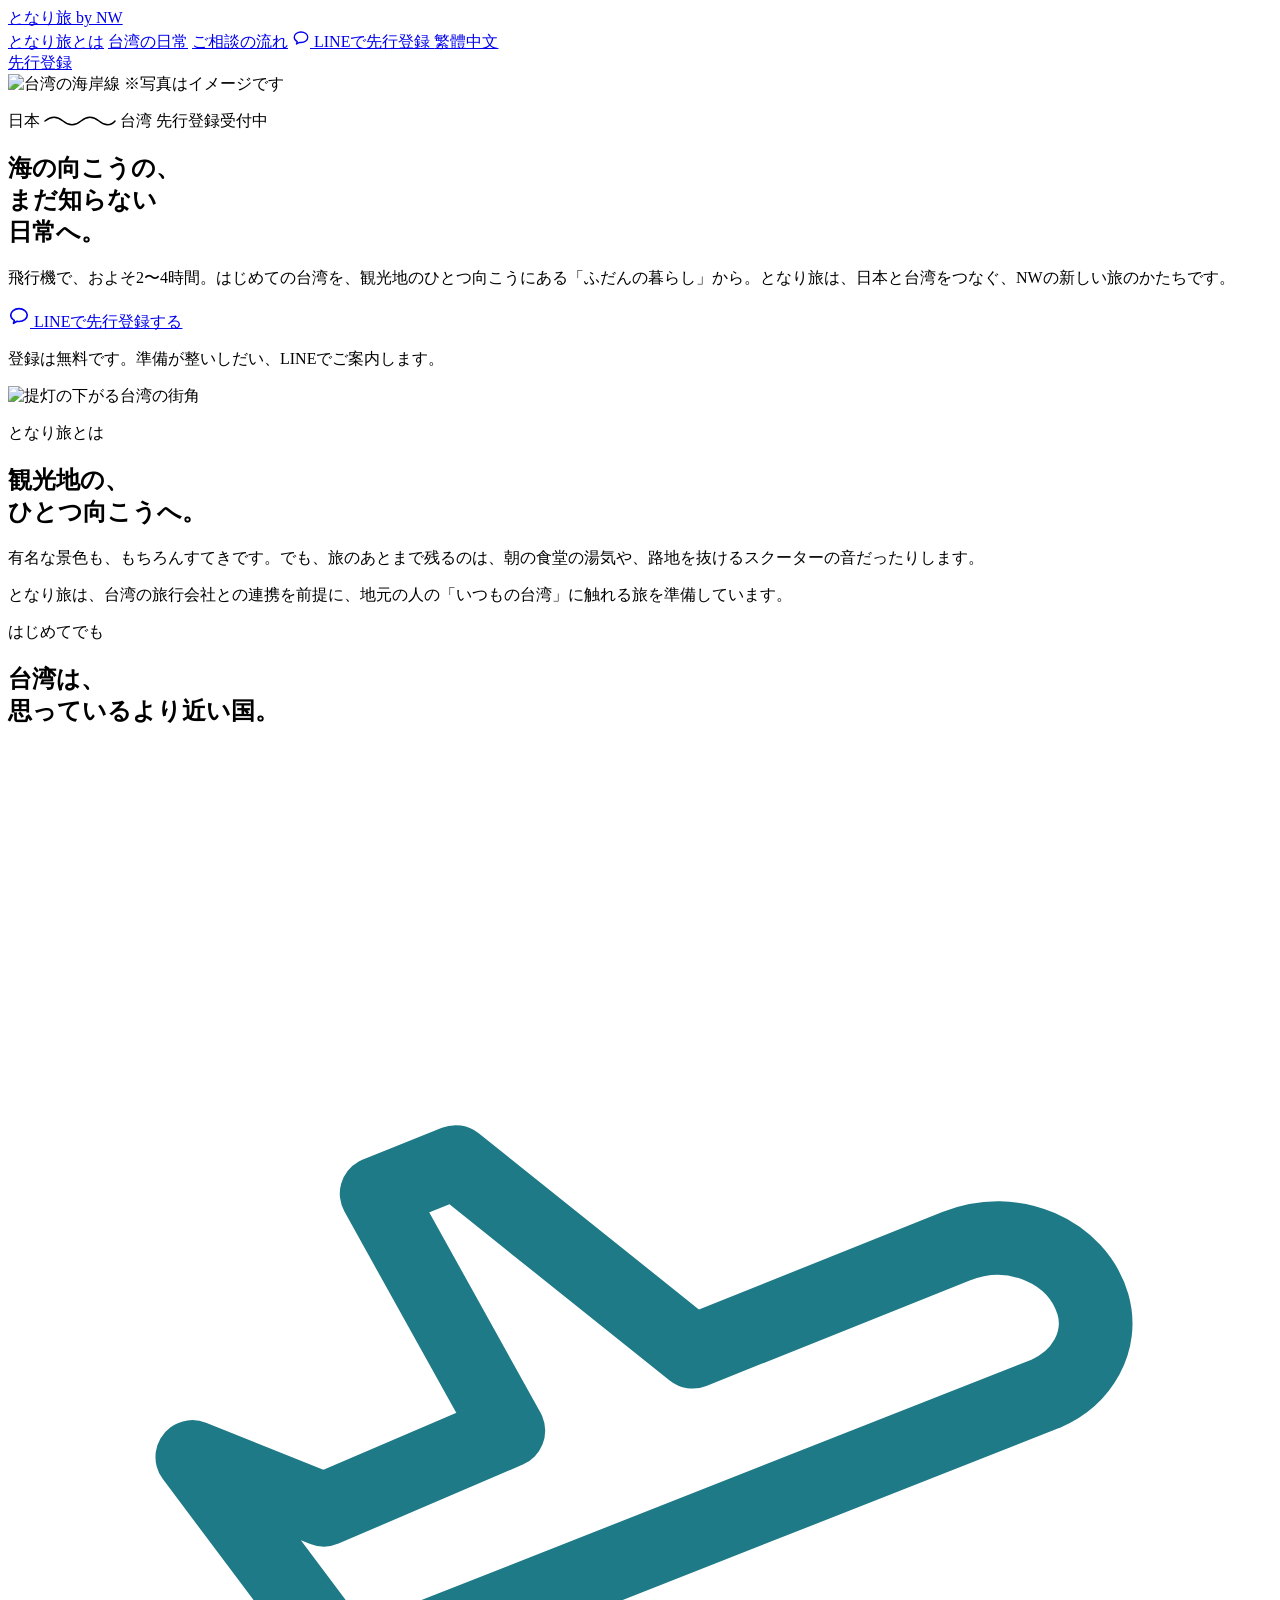
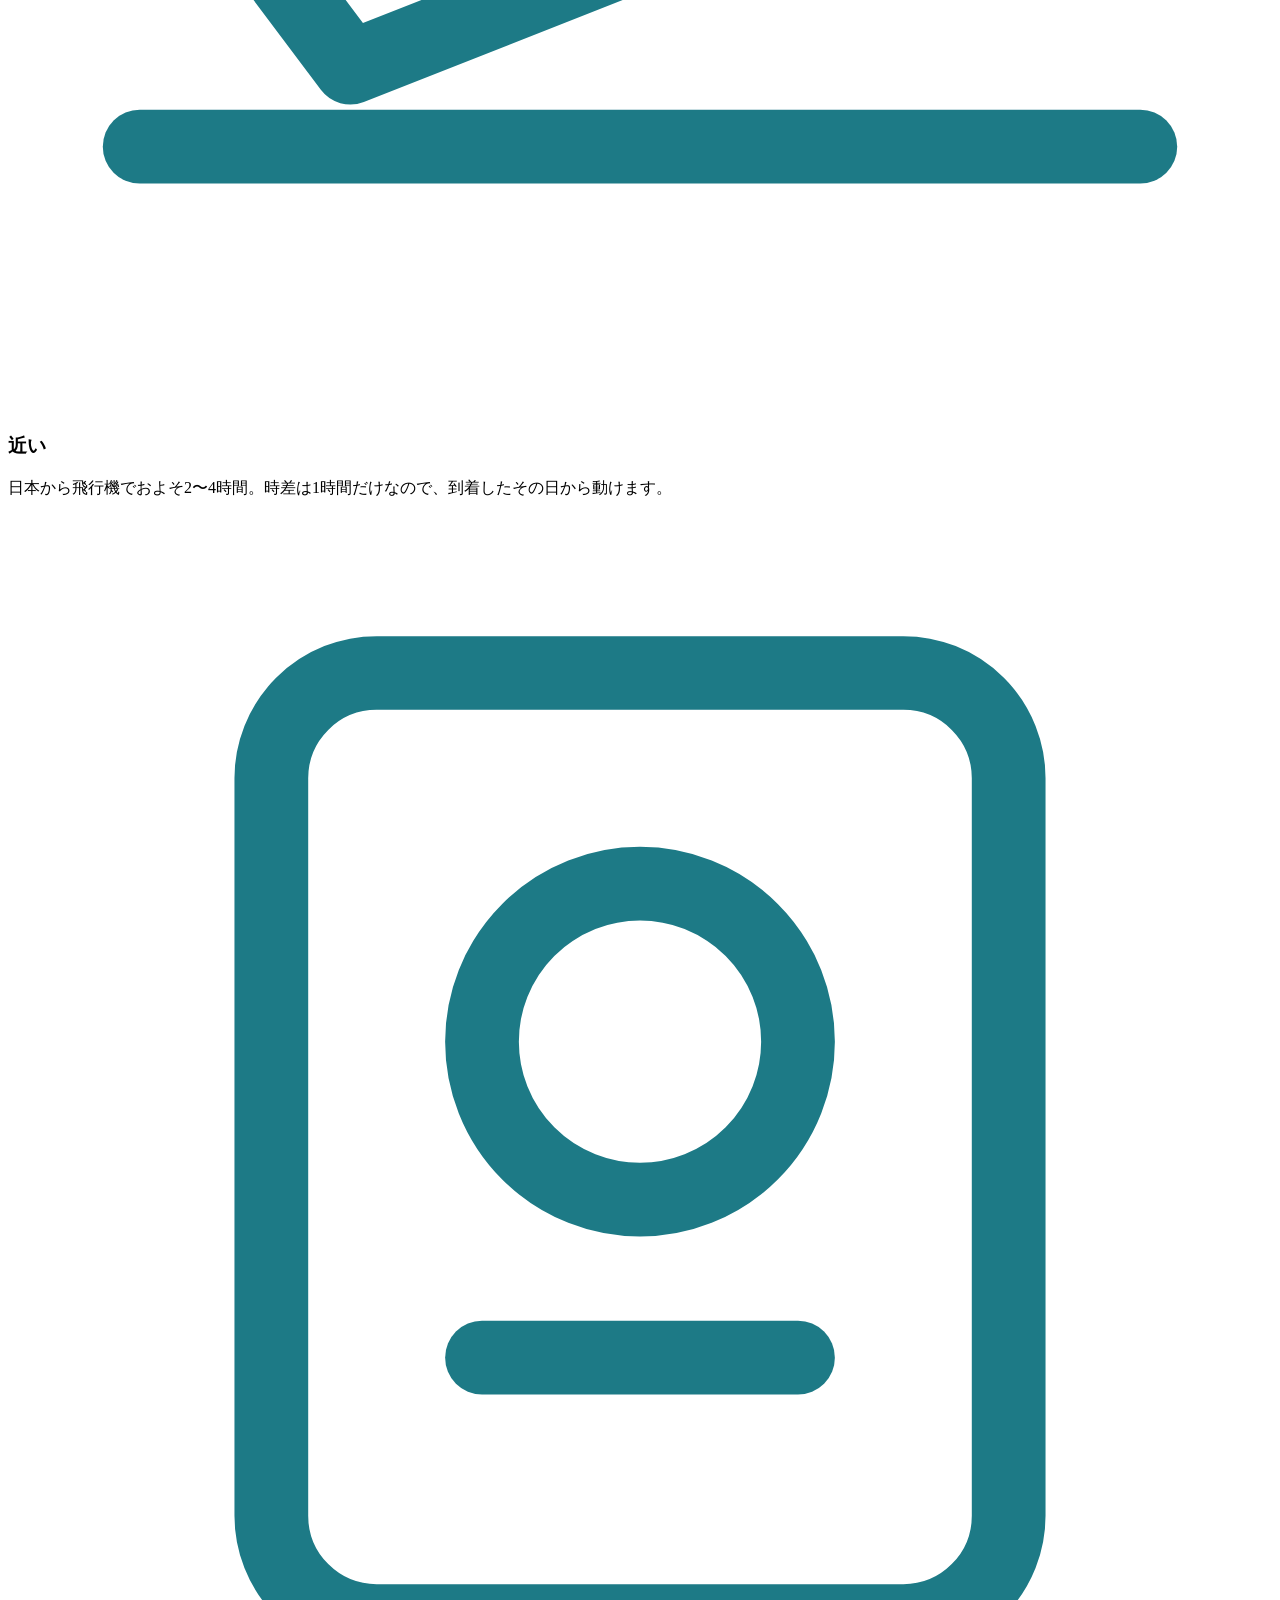
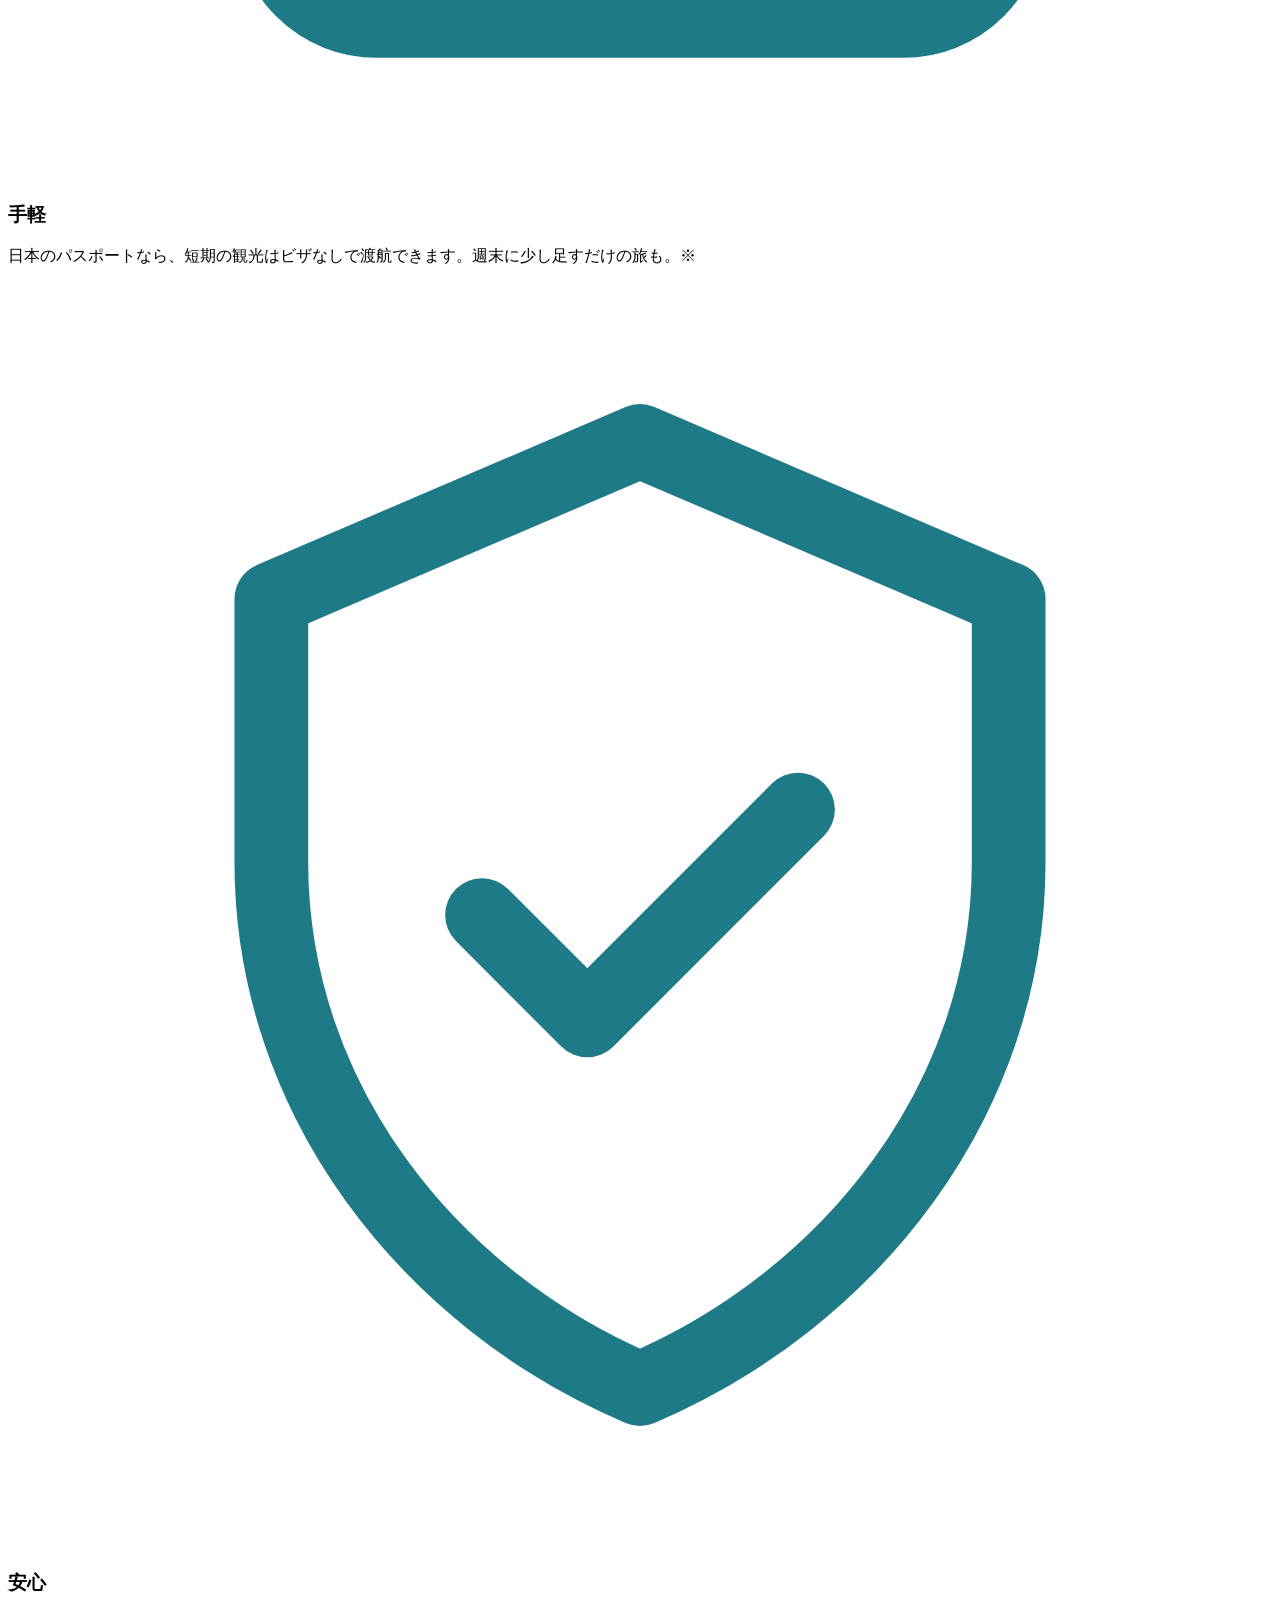
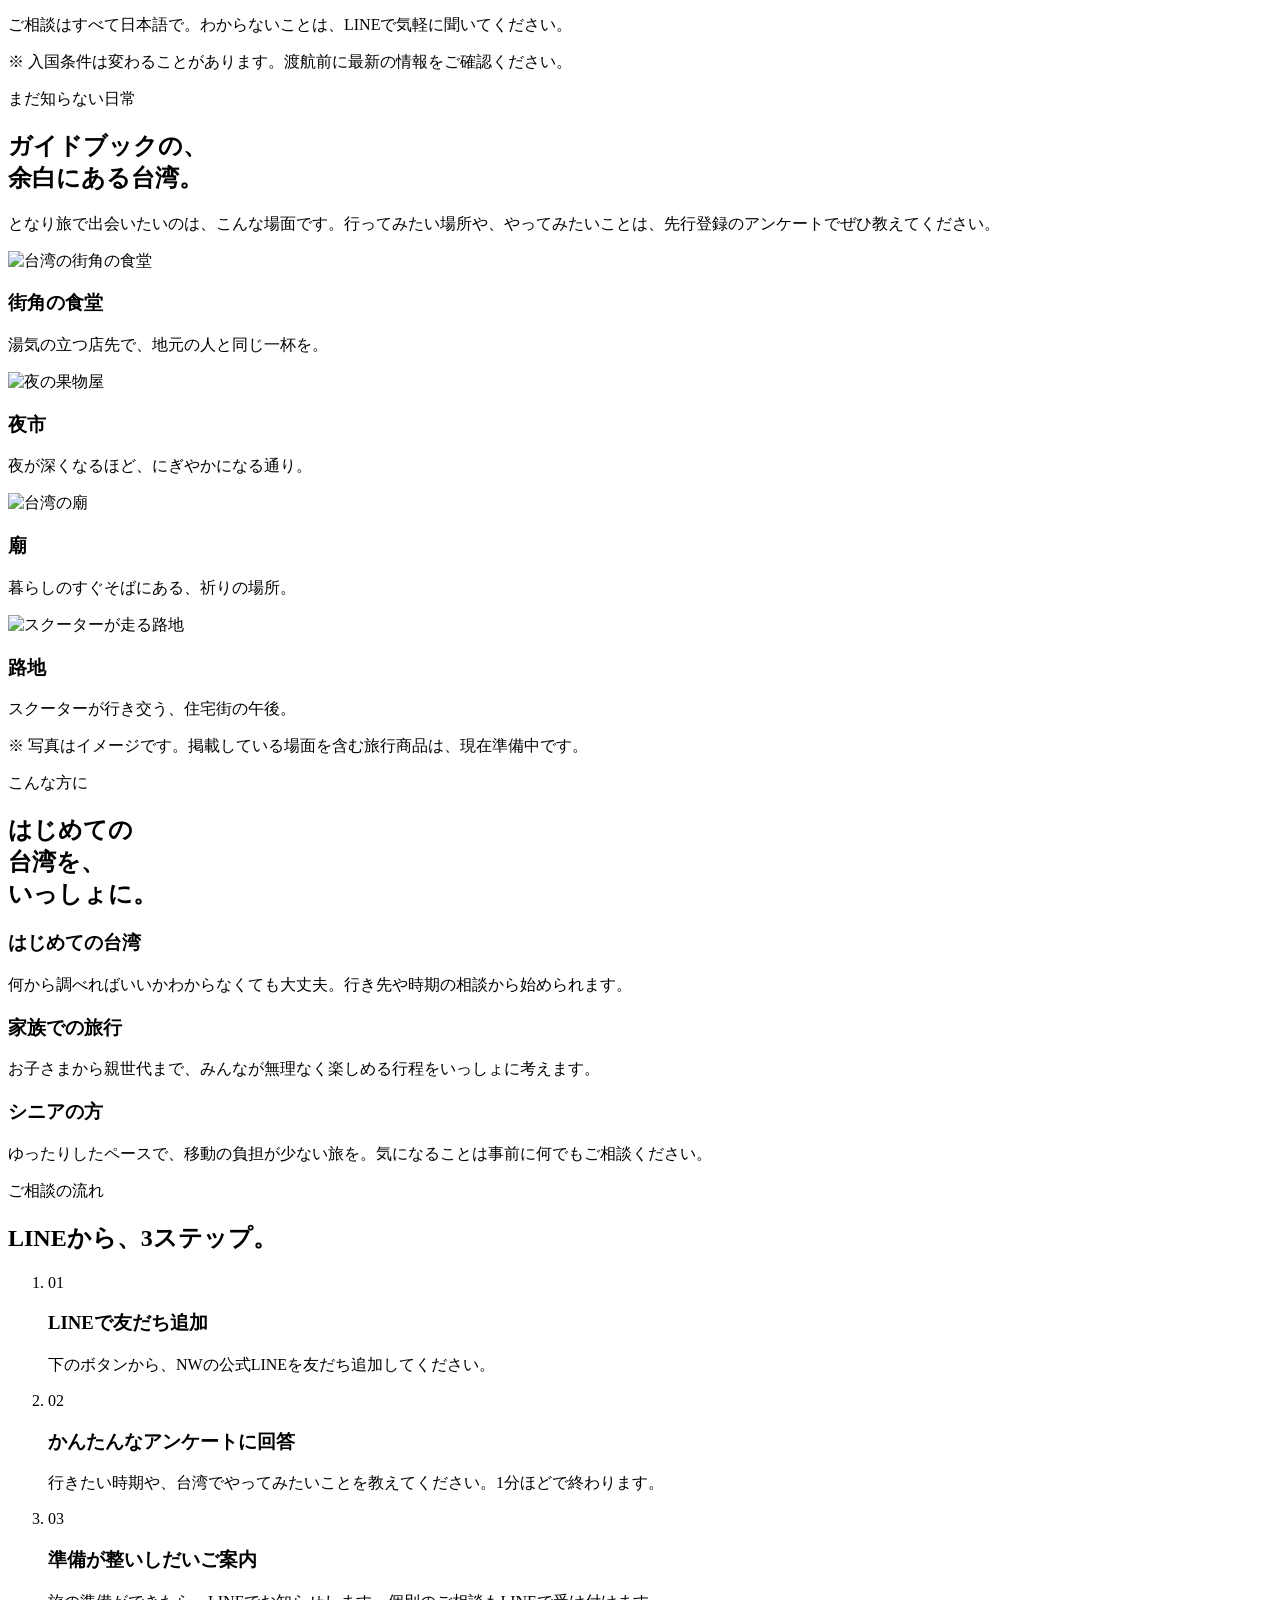
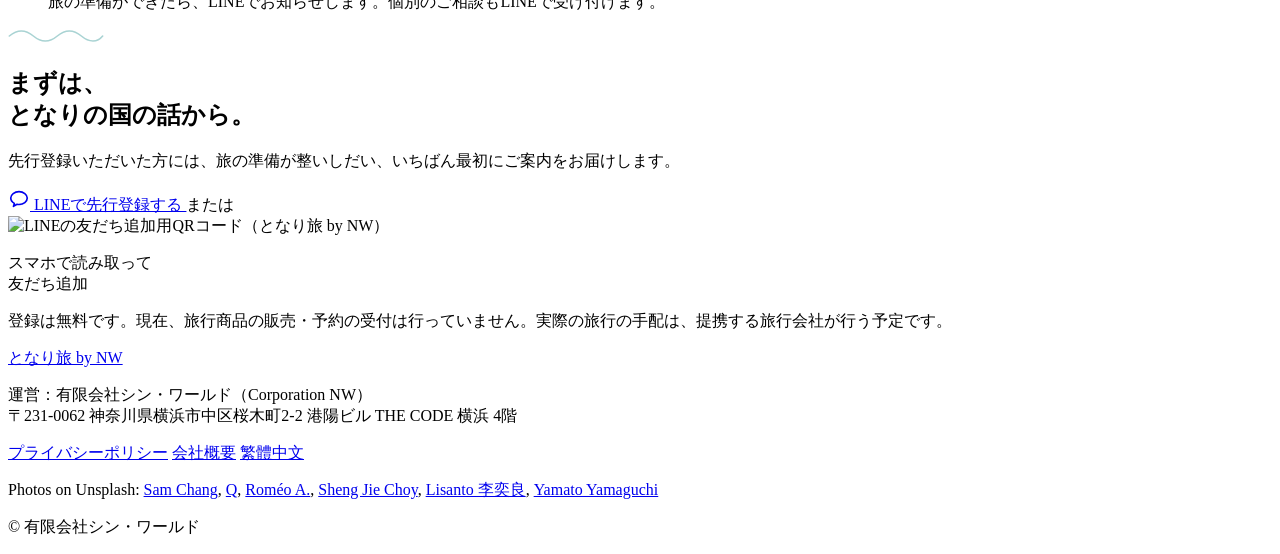
==== index.html @ 45edd1dd "となり旅を正式公開する（検索よけを解除） 写真は当面イメージ（Unsplash）のまま公開する方針。  Co-Authored-By: Claude Opus 5 <noreply@anthropic" ====
<!doctype html>
<html lang="ja">
<head>
<meta charset="utf-8">
<meta name="viewport" content="width=device-width, initial-scale=1">
<title>となり旅 by NW ｜ 海の向こうの、まだ知らない日常へ。</title>
<meta name="description" content="はじめての台湾を、観光地のひとつ向こうにある「ふだんの暮らし」から。日本と台湾をつなぐ、NWの新しい旅「となり旅」の先行登録を受け付けています。">
<meta name="theme-color" content="#f8f5ef">
<link rel="preconnect" href="https://fonts.googleapis.com">
<link rel="preconnect" href="https://fonts.gstatic.com" crossorigin>
<link rel="stylesheet" href="https://fonts.googleapis.com/css2?family=Shippori+Mincho+B1:wght@500;700&family=Zen+Kaku+Gothic+New:wght@400;500;700&display=swap">
<link rel="stylesheet" href="css/style.css">
</head>
<body>

<header class="site-header">
  <a class="brand" href="./">
    <span class="brand__name">となり旅</span>
    <span class="brand__by">by NW</span>
  </a>
  <nav class="site-nav" aria-label="ページ内">
    <a href="#about">となり旅とは</a>
    <a href="#scenes">台湾の日常</a>
    <a href="#flow">ご相談の流れ</a>
    <a class="btn" href="#entry">
      <svg width="18" height="18" viewBox="0 0 24 24" fill="none" stroke="currentColor" stroke-width="1.8" stroke-linecap="round" stroke-linejoin="round" aria-hidden="true"><path d="M12 4c-4.97 0-9 3.13-9 7 0 2.4 1.55 4.52 3.93 5.78L6 20l3.9-2.2c.68.13 1.38.2 2.1.2 4.97 0 9-3.13 9-7s-4.03-7-9-7z"/></svg>
      LINEで先行登録
    </a>
    <a href="zh-tw/" lang="zh-Hant-TW">繁體中文</a>
  </nav>
  <a class="btn site-header__cta" href="#entry">先行登録</a>
</header>

<main>
  <section class="hero">
    <div class="hero__media">
      <img src="images/sea.jpg" alt="台湾の海岸線" width="1600" height="1067" fetchpriority="high">
      <span class="hero__caption">※写真はイメージです</span>
    </div>
    <div class="hero__text">
      <p class="route">
        <span>日本</span>
        <svg height="10" viewBox="0 0 72 10" fill="none" aria-hidden="true"><path d="M1 5c6-5 12-5 18 0s12 5 18 0 12-5 18 0 12 5 16 0" stroke="currentColor" stroke-width="1.5" stroke-linecap="round"/></svg>
        <span>台湾</span>
        <span class="badge">先行登録受付中</span>
      </p>
      <h1>海の向こうの、<br>まだ知らない<br>日常へ。</h1>
      <p class="body">飛行機で、およそ2〜4時間。はじめての台湾を、観光地のひとつ向こうにある「ふだんの暮らし」から。となり旅は、日本と台湾をつなぐ、NWの新しい旅のかたちです。</p>
      <div class="hero__cta">
        <a class="btn btn--lg" href="#entry">
          <svg width="22" height="22" viewBox="0 0 24 24" fill="none" stroke="currentColor" stroke-width="1.8" stroke-linecap="round" stroke-linejoin="round" aria-hidden="true"><path d="M12 4c-4.97 0-9 3.13-9 7 0 2.4 1.55 4.52 3.93 5.78L6 20l3.9-2.2c.68.13 1.38.2 2.1.2 4.97 0 9-3.13 9-7s-4.03-7-9-7z"/></svg>
          LINEで先行登録する
        </a>
        <p class="note">登録は無料です。準備が整いしだい、LINEでご案内します。</p>
      </div>
    </div>
  </section>

  <section class="about" id="about">
    <div class="wrap about__grid">
      <img class="about__media" src="images/lanterns.jpg" alt="提灯の下がる台湾の街角" width="800" height="1200" loading="lazy">
      <div class="about__head stack">
        <p class="eyebrow">となり旅とは</p>
        <h2 class="h2">観光地の、<br>ひとつ向こうへ。</h2>
      </div>
      <div class="about__text">
        <p class="body">有名な景色も、もちろんすてきです。でも、旅のあとまで残るのは、朝の食堂の湯気や、路地を抜けるスクーターの音だったりします。</p>
        <p class="body">となり旅は、台湾の旅行会社との連携を前提に、地元の人の「いつもの台湾」に触れる旅を準備しています。</p>
      </div>
    </div>
  </section>

  <section class="section">
    <div class="wrap">
      <div class="section__head section__head--center">
        <p class="eyebrow">はじめてでも</p>
        <h2 class="h2">台湾は、<br class="br-m">思っているより近い国。</h2>
      </div>
      <div class="points">
        <div class="point">
          <svg viewBox="0 0 24 24" fill="none" stroke="#1d7a86" stroke-width="1.4" stroke-linecap="round" stroke-linejoin="round" aria-hidden="true"><path d="M2.5 19h19"/><path d="M3.5 13.5l2.5 1 3.5-1.5L7 8.5l1.5-.6 4.5 3.6 5-2c1.1-.44 2.3.1 2.6 1.1.2.7-.2 1.4-.9 1.7L6.5 17.5l-3-4z"/></svg>
          <div>
            <h3>近い</h3>
            <p>日本から飛行機でおよそ2〜4時間。時差は1時間だけなので、到着したその日から動けます。</p>
          </div>
        </div>
        <div class="point">
          <svg viewBox="0 0 24 24" fill="none" stroke="#1d7a86" stroke-width="1.4" stroke-linecap="round" stroke-linejoin="round" aria-hidden="true"><rect x="5" y="3" width="14" height="18" rx="2"/><circle cx="12" cy="10" r="3"/><path d="M9 16h6"/></svg>
          <div>
            <h3>手軽</h3>
            <p>日本のパスポートなら、短期の観光はビザなしで渡航できます。週末に少し足すだけの旅も。※</p>
          </div>
        </div>
        <div class="point">
          <svg viewBox="0 0 24 24" fill="none" stroke="#1d7a86" stroke-width="1.4" stroke-linecap="round" stroke-linejoin="round" aria-hidden="true"><path d="M12 3l7 3v5c0 4.5-3 8.3-7 10-4-1.7-7-5.5-7-10V6l7-3z"/><path d="M9 12l2 2 4-4"/></svg>
          <div>
            <h3>安心</h3>
            <p>ご相談はすべて日本語で。わからないことは、LINEで気軽に聞いてください。</p>
          </div>
        </div>
      </div>
      <p class="note">※ 入国条件は変わることがあります。渡航前に最新の情報をご確認ください。</p>
    </div>
  </section>

  <section class="section section--tint" id="scenes">
    <div class="wrap">
      <div class="section__head section__head--split">
        <div class="stack">
          <p class="eyebrow">まだ知らない日常</p>
          <h2 class="h2">ガイドブックの、<br>余白にある台湾。</h2>
        </div>
        <p class="body">となり旅で出会いたいのは、こんな場面です。行ってみたい場所や、やってみたいことは、先行登録のアンケートでぜひ教えてください。</p>
      </div>
      <div class="scenes">
        <div class="scene">
          <img src="images/breakfast.jpg" alt="台湾の街角の食堂" width="800" height="1200" loading="lazy">
          <h3>街角の食堂</h3>
          <p>湯気の立つ店先で、地元の人と同じ一杯を。</p>
        </div>
        <div class="scene">
          <img src="images/market.jpg" alt="夜の果物屋" width="960" height="1200" loading="lazy">
          <h3>夜市</h3>
          <p>夜が深くなるほど、にぎやかになる通り。</p>
        </div>
        <div class="scene">
          <img src="images/temple.jpg" alt="台湾の廟" width="800" height="1200" loading="lazy">
          <h3>廟</h3>
          <p>暮らしのすぐそばにある、祈りの場所。</p>
        </div>
        <div class="scene">
          <img src="images/alley.jpg" alt="スクーターが走る路地" width="1200" height="800" loading="lazy">
          <h3>路地</h3>
          <p>スクーターが行き交う、住宅街の午後。</p>
        </div>
      </div>
      <p class="note">※ 写真はイメージです。掲載している場面を含む旅行商品は、現在準備中です。</p>
    </div>
  </section>

  <section class="section">
    <div class="wrap whom-grid">
      <div class="section__head">
        <p class="eyebrow">こんな方に</p>
        <h2 class="h2">はじめての<br class="br-d">台湾を、<br>いっしょに。</h2>
      </div>
      <div class="whom">
        <div class="whom__item">
          <h3>はじめての台湾</h3>
          <p>何から調べればいいかわからなくても大丈夫。行き先や時期の相談から始められます。</p>
        </div>
        <div class="whom__item">
          <h3>家族での旅行</h3>
          <p>お子さまから親世代まで、みんなが無理なく楽しめる行程をいっしょに考えます。</p>
        </div>
        <div class="whom__item">
          <h3>シニアの方</h3>
          <p>ゆったりしたペースで、移動の負担が少ない旅を。気になることは事前に何でもご相談ください。</p>
        </div>
      </div>
    </div>
  </section>

  <section class="section section--paper" id="flow">
    <div class="wrap">
      <div class="section__head section__head--center">
        <p class="eyebrow">ご相談の流れ</p>
        <h2 class="h2">LINEから、3ステップ。</h2>
      </div>
      <ol class="steps">
        <li class="step">
          <span class="step__num">01</span>
          <div>
            <h3>LINEで友だち追加</h3>
            <p>下のボタンから、NWの公式LINEを友だち追加してください。</p>
          </div>
        </li>
        <li class="step">
          <span class="step__num">02</span>
          <div>
            <h3>かんたんなアンケートに回答</h3>
            <p>行きたい時期や、台湾でやってみたいことを教えてください。1分ほどで終わります。</p>
          </div>
        </li>
        <li class="step">
          <span class="step__num">03</span>
          <div>
            <h3>準備が整いしだいご案内</h3>
            <p>旅の準備ができたら、LINEでお知らせします。個別のご相談もLINEで受け付けます。</p>
          </div>
        </li>
      </ol>
    </div>
  </section>

  <section class="entry" id="entry">
    <div class="wrap entry__inner">
      <svg width="96" height="14" viewBox="0 0 72 10" fill="none" aria-hidden="true"><path d="M1 5c6-5 12-5 18 0s12 5 18 0 12-5 18 0 12 5 16 0" stroke="#a9d3d3" stroke-width="1.2" stroke-linecap="round"/></svg>
      <h2 class="h2">まずは、<br class="br-m">となりの国の話から。</h2>
      <p class="body">先行登録いただいた方には、旅の準備が整いしだい、いちばん最初にご案内をお届けします。</p>
      <div class="entry__actions">
        <a class="btn btn--lg btn--light" href="https://lin.ee/ViMEpgx">
          <svg width="22" height="22" viewBox="0 0 24 24" fill="none" stroke="currentColor" stroke-width="1.8" stroke-linecap="round" stroke-linejoin="round" aria-hidden="true"><path d="M12 4c-4.97 0-9 3.13-9 7 0 2.4 1.55 4.52 3.93 5.78L6 20l3.9-2.2c.68.13 1.38.2 2.1.2 4.97 0 9-3.13 9-7s-4.03-7-9-7z"/></svg>
          LINEで先行登録する
        </a>
        <span class="entry__or" aria-hidden="true">または</span>
        <div class="entry__qr">
          <img src="images/line-qr-ja.png" width="120" height="120" alt="LINEの友だち追加用QRコード（となり旅 by NW）">
          <p>スマホで読み取って<br>友だち追加</p>
        </div>
      </div>
      <p class="note">登録は無料です。現在、旅行商品の販売・予約の受付は行っていません。実際の旅行の手配は、提携する旅行会社が行う予定です。</p>
    </div>
  </section>
</main>

<footer class="site-footer">
  <div class="wrap">
    <div class="footer__top">
      <div>
        <a class="brand" href="./">
          <span class="brand__name">となり旅</span>
          <span class="brand__by">by NW</span>
        </a>
        <p class="footer__info">運営：有限会社シン・ワールド（Corporation NW）<br>〒231-0062 神奈川県横浜市中区桜木町2-2 港陽ビル THE CODE 横浜 4階</p>
      </div>
      <nav class="footer__links" aria-label="関連リンク">
        <a href="../privacy/">プライバシーポリシー</a>
        <a href="../">会社概要</a>
        <a href="zh-tw/" lang="zh-Hant-TW">繁體中文</a>
      </nav>
    </div>
    <div class="footer__bottom">
      <p>Photos on Unsplash:
        <a href="https://unsplash.com/photos/qeETHbnFP3k">Sam Chang</a>,
        <a href="https://unsplash.com/photos/-mjP7Icbweo">Q</a>,
        <a href="https://unsplash.com/photos/vVSfT3BGTpU">Roméo A.</a>,
        <a href="https://unsplash.com/photos/BJ_3fA90gYo">Sheng Jie Choy</a>,
        <a href="https://unsplash.com/photos/N9Bb1ED2jwI">Lisanto 李奕良</a>,
        <a href="https://unsplash.com/photos/0eChcvsKYlU">Yamato Yamaguchi</a>
      </p>
      <p>© 有限会社シン・ワールド</p>
    </div>
  </div>
</footer>

</body>
</html>
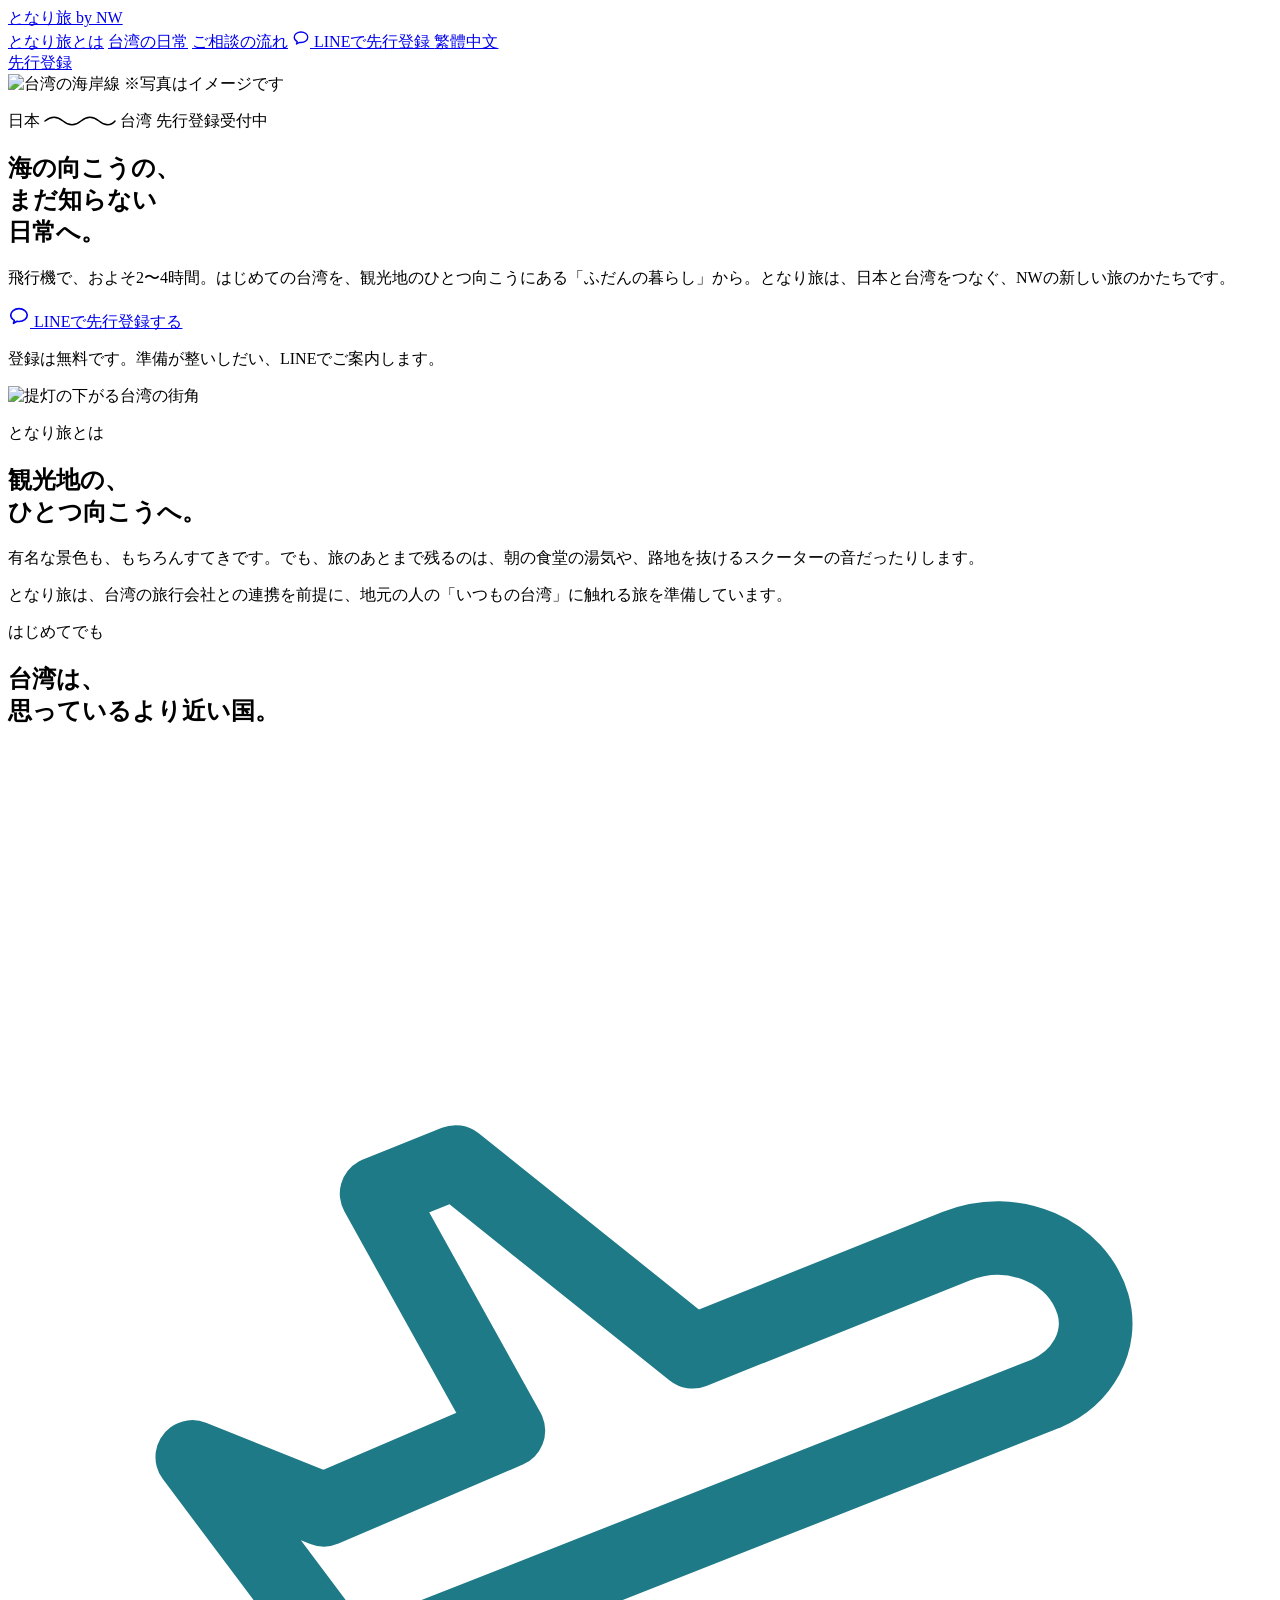
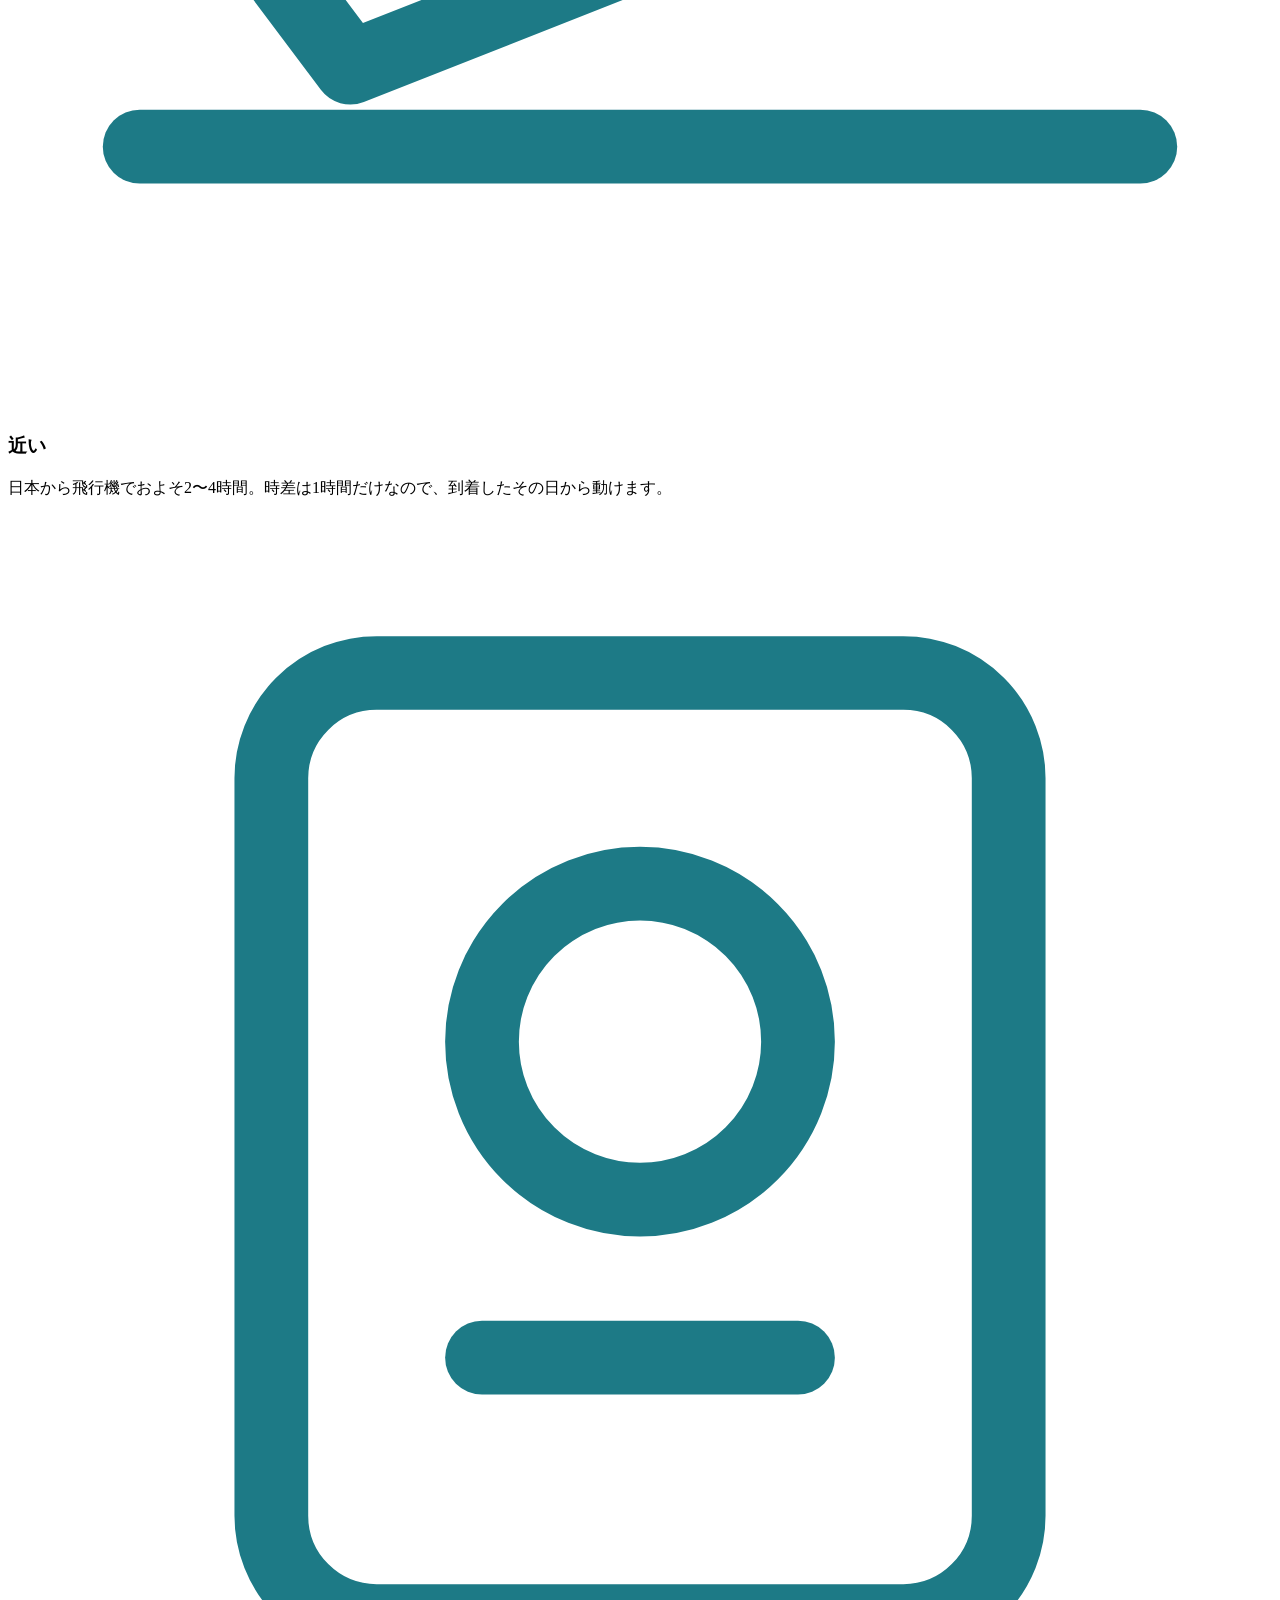
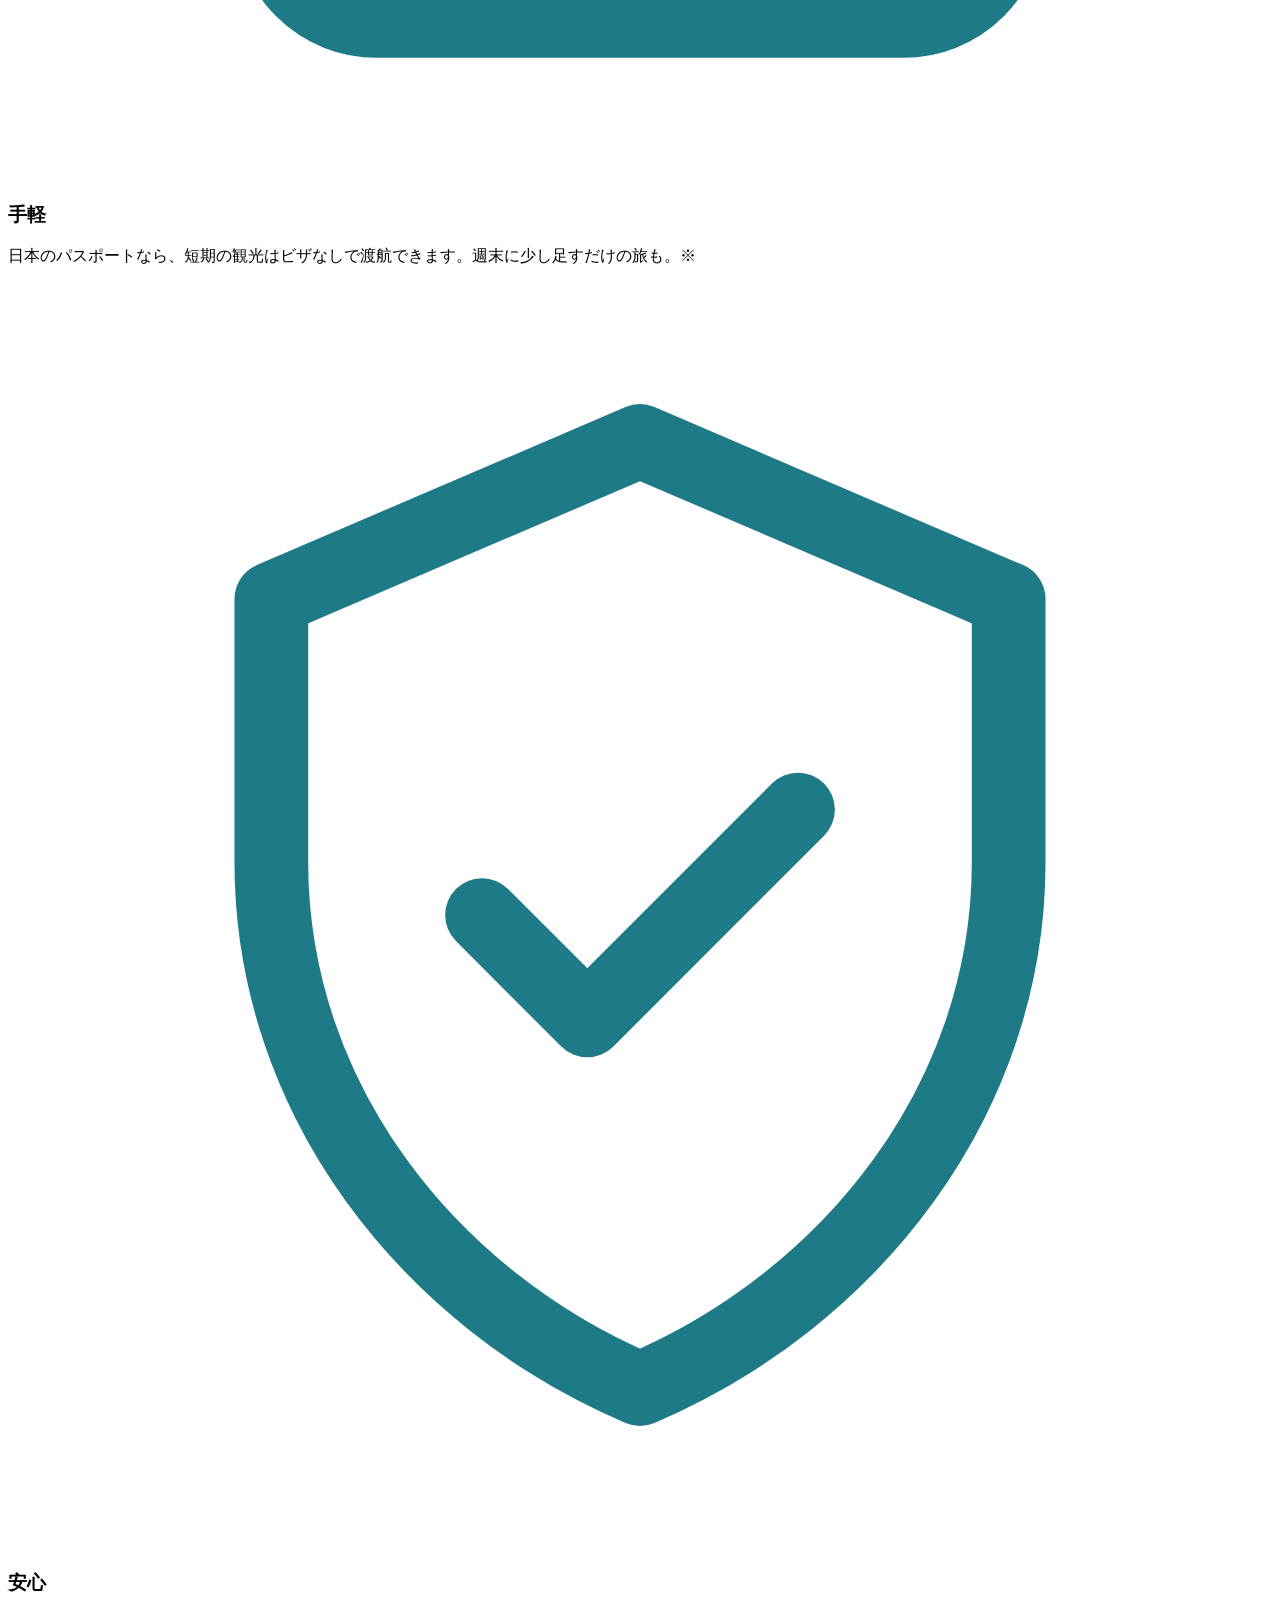
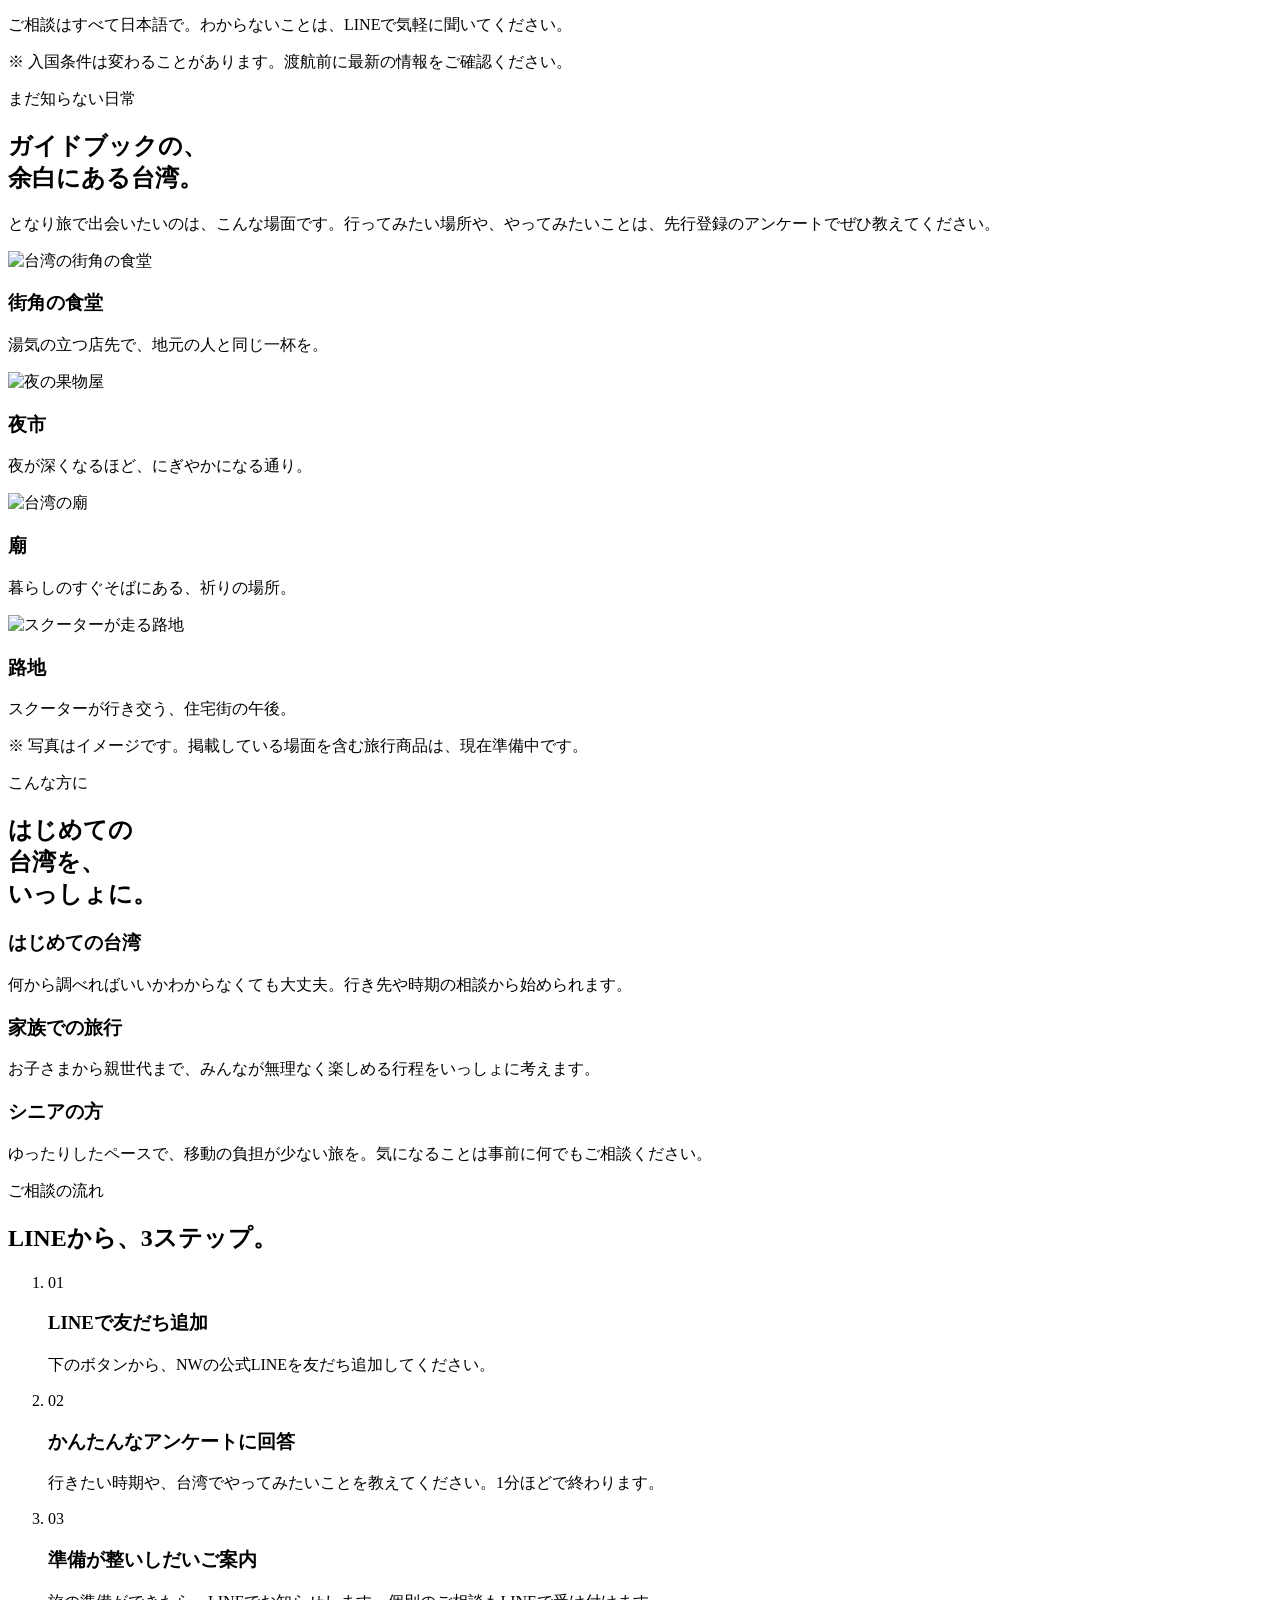
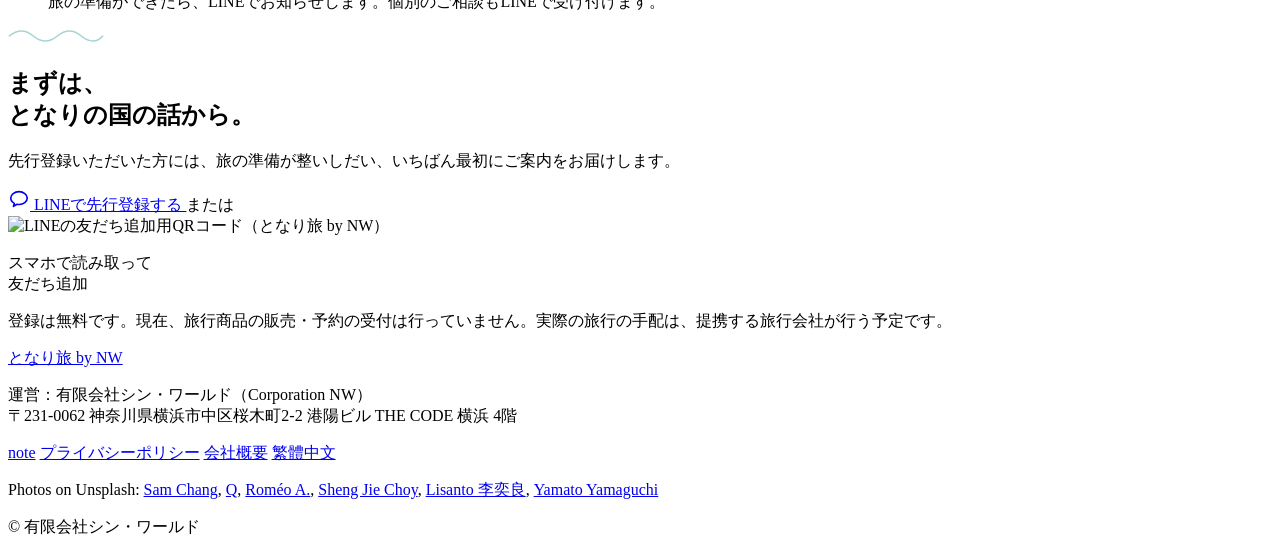
==== commit d5d88aea: "note へのリンクを設定する（アカウントごとの新しいURL） Co-Authored-By: Claude Opus 5 <noreply@anthropic.com>" ====
--- a/index.html
+++ b/index.html
@@ -225,6 +225,7 @@
         <p class="footer__info">運営：有限会社シン・ワールド（Corporation NW）<br>〒231-0062 神奈川県横浜市中区桜木町2-2 港陽ビル THE CODE 横浜 4階</p>
       </div>
       <nav class="footer__links" aria-label="関連リンク">
+        <a href="https://note.com/tonaritabi" target="_blank" rel="noopener">note</a>
         <a href="../privacy/">プライバシーポリシー</a>
         <a href="../">会社概要</a>
         <a href="zh-tw/" lang="zh-Hant-TW">繁體中文</a>
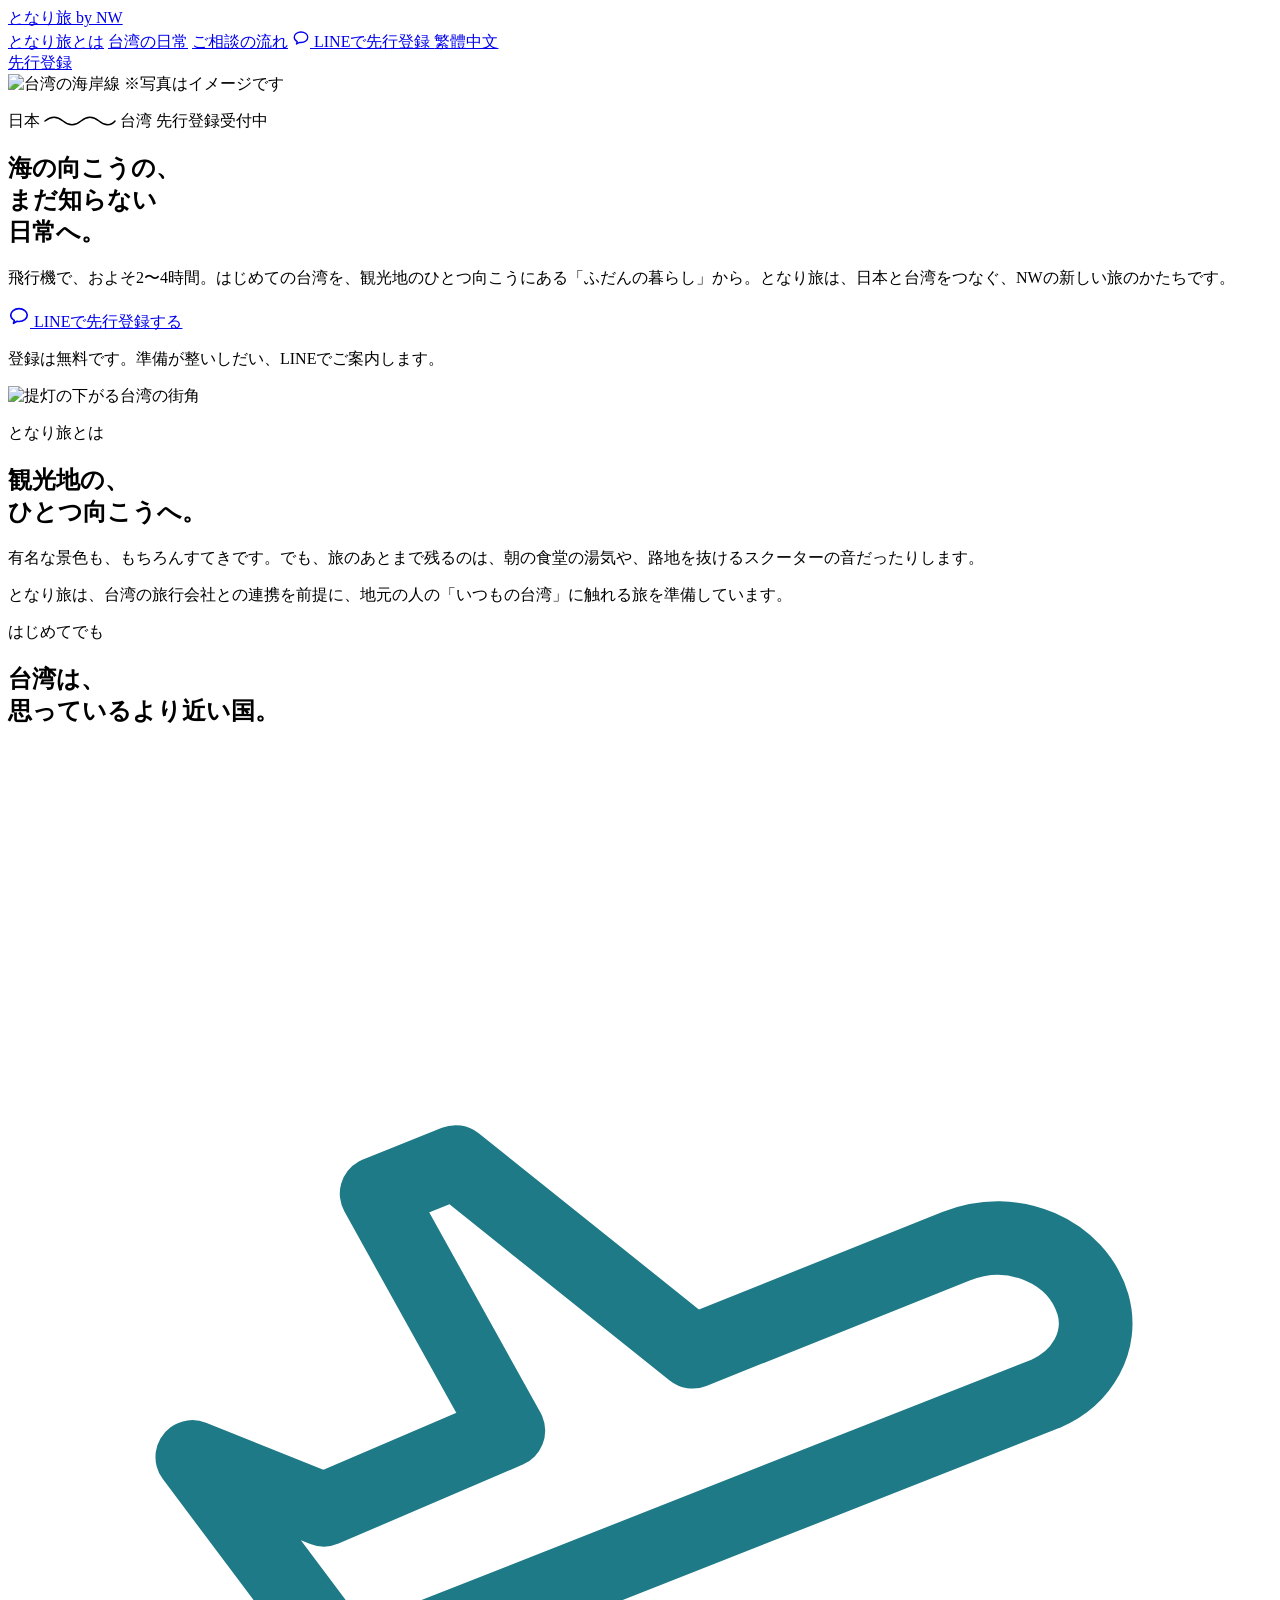
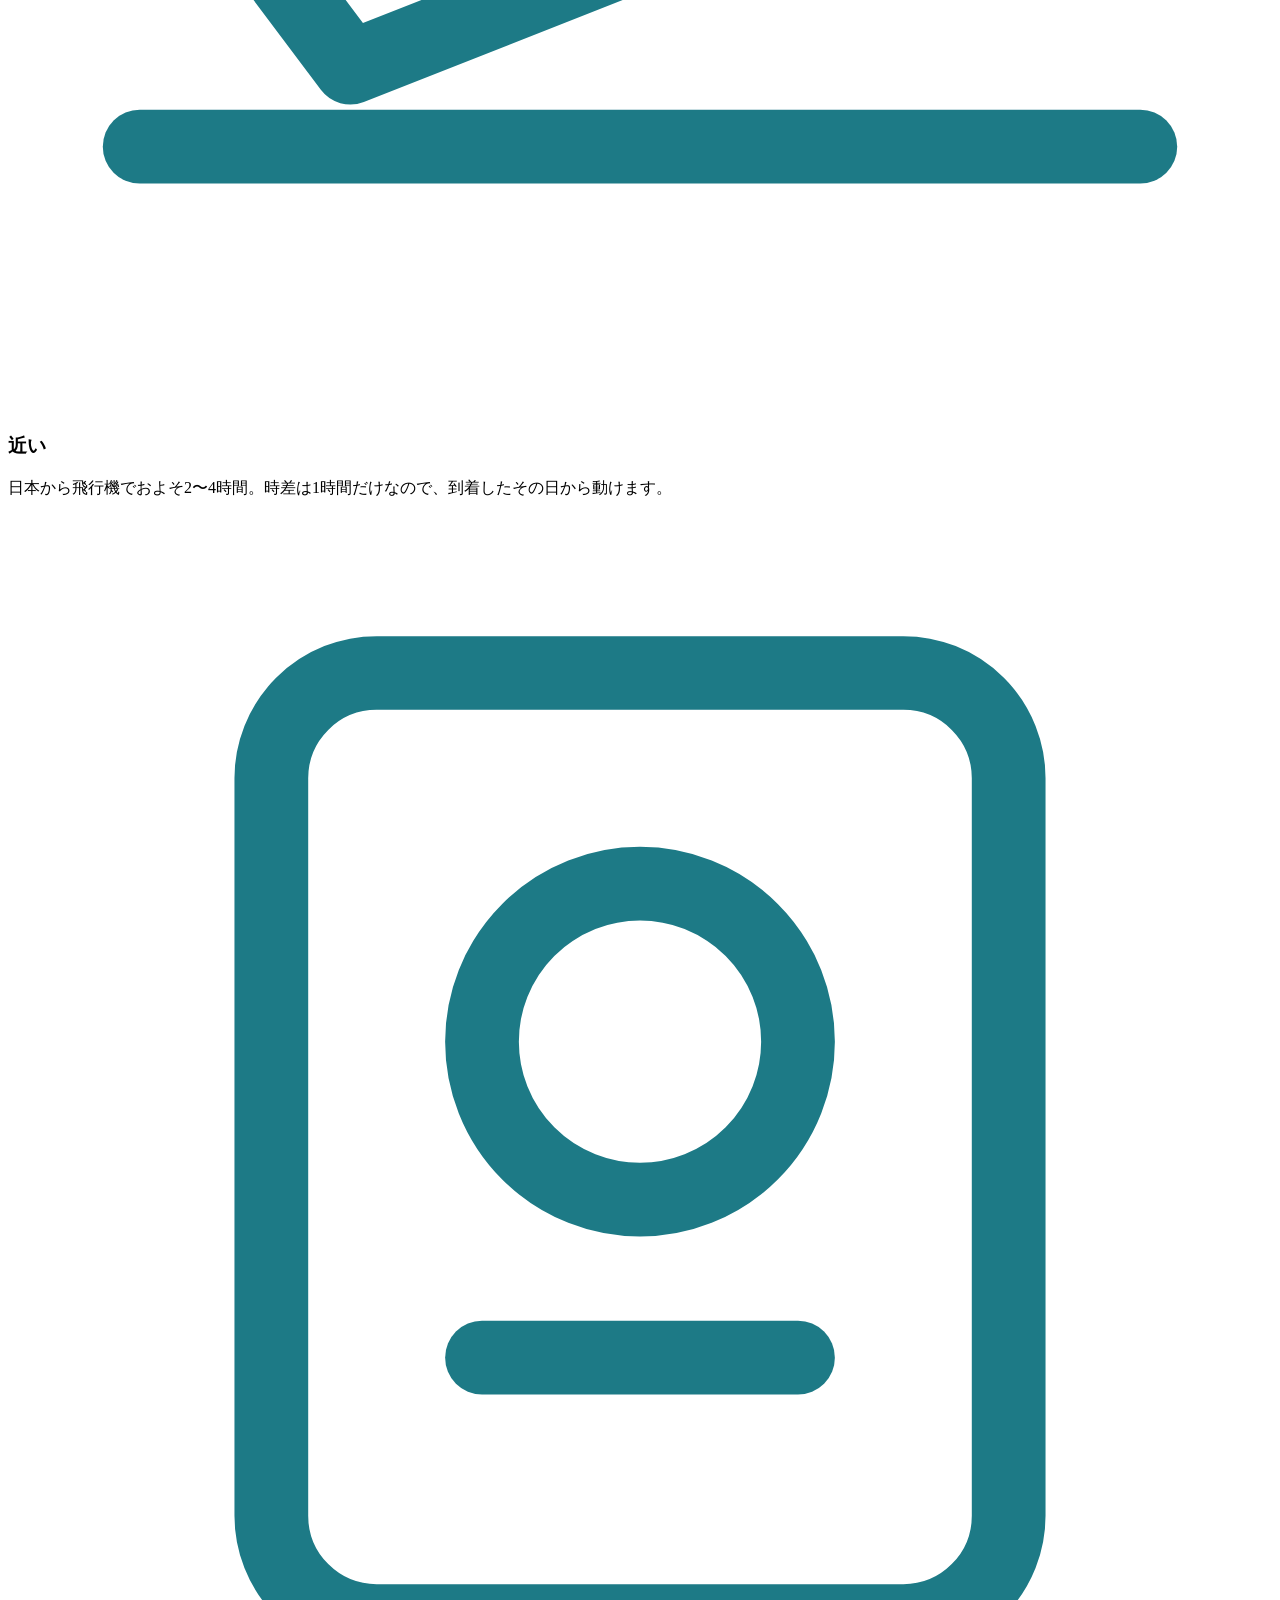
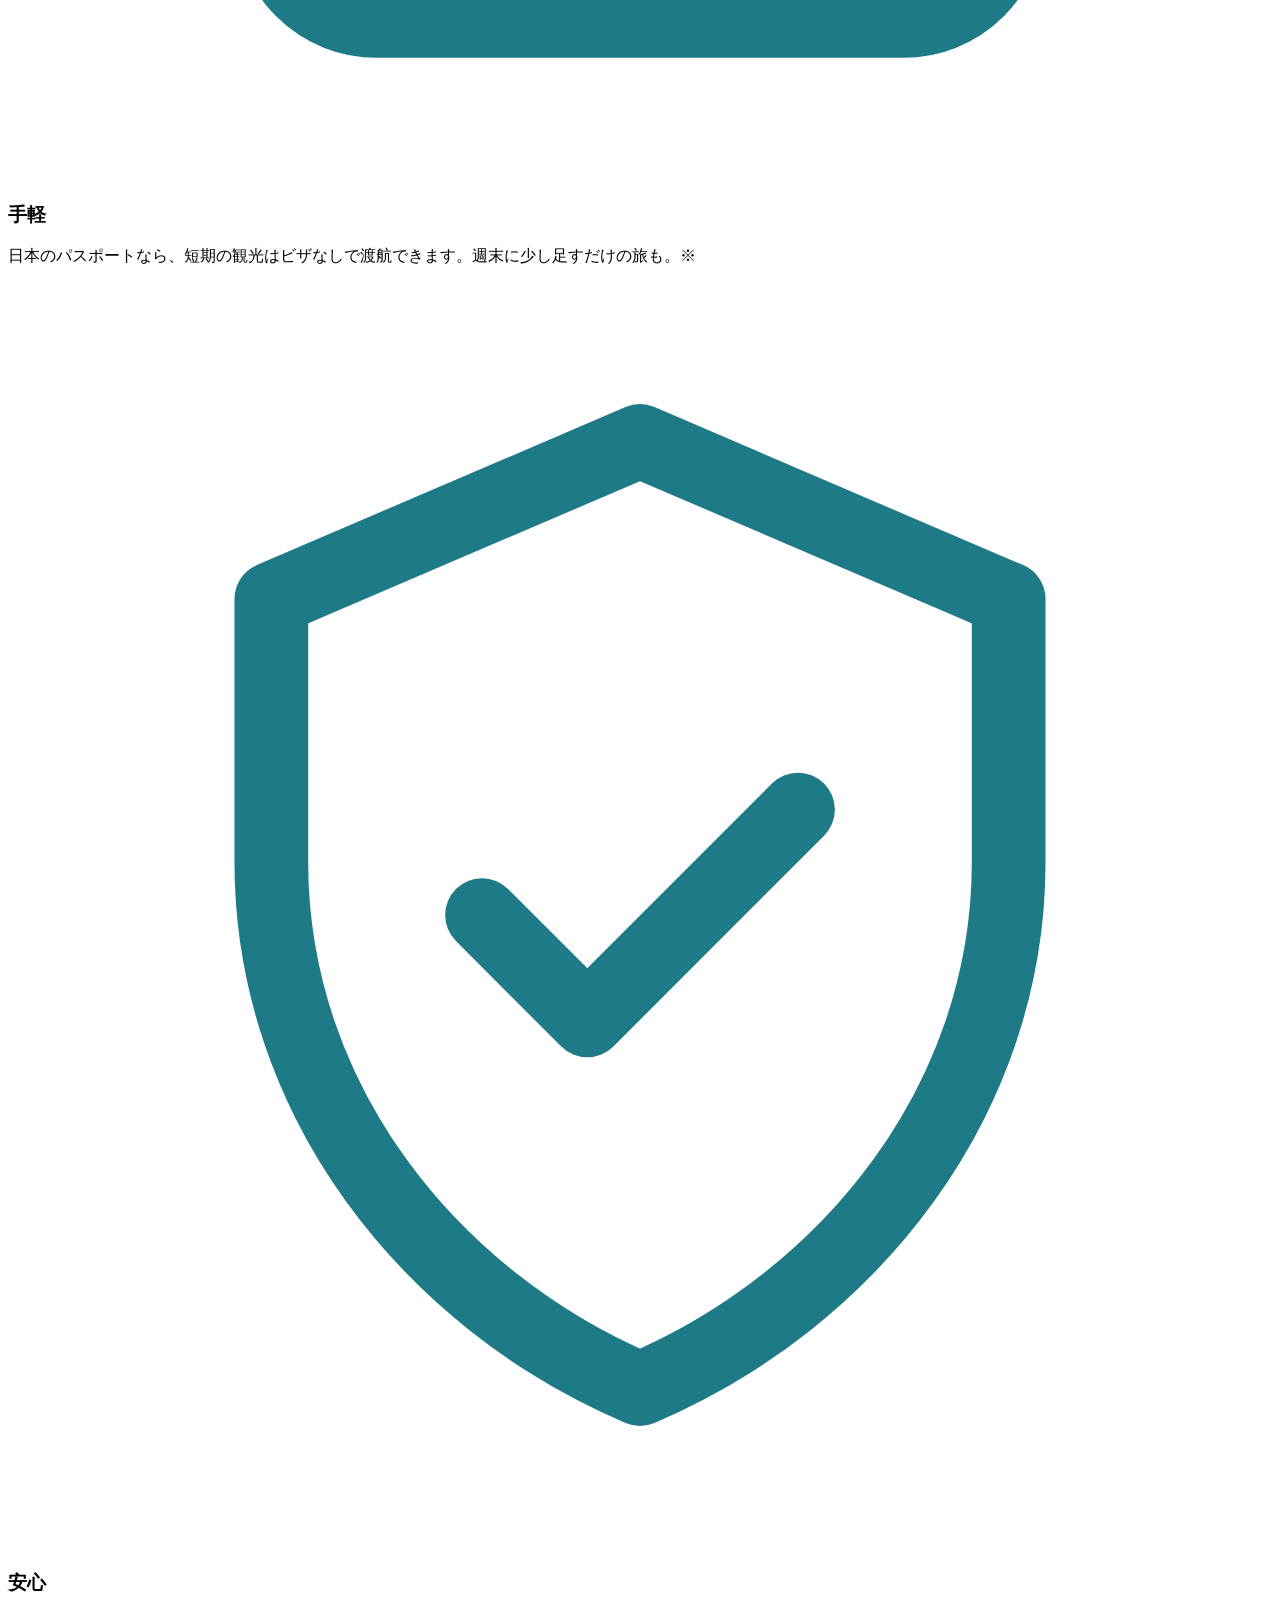
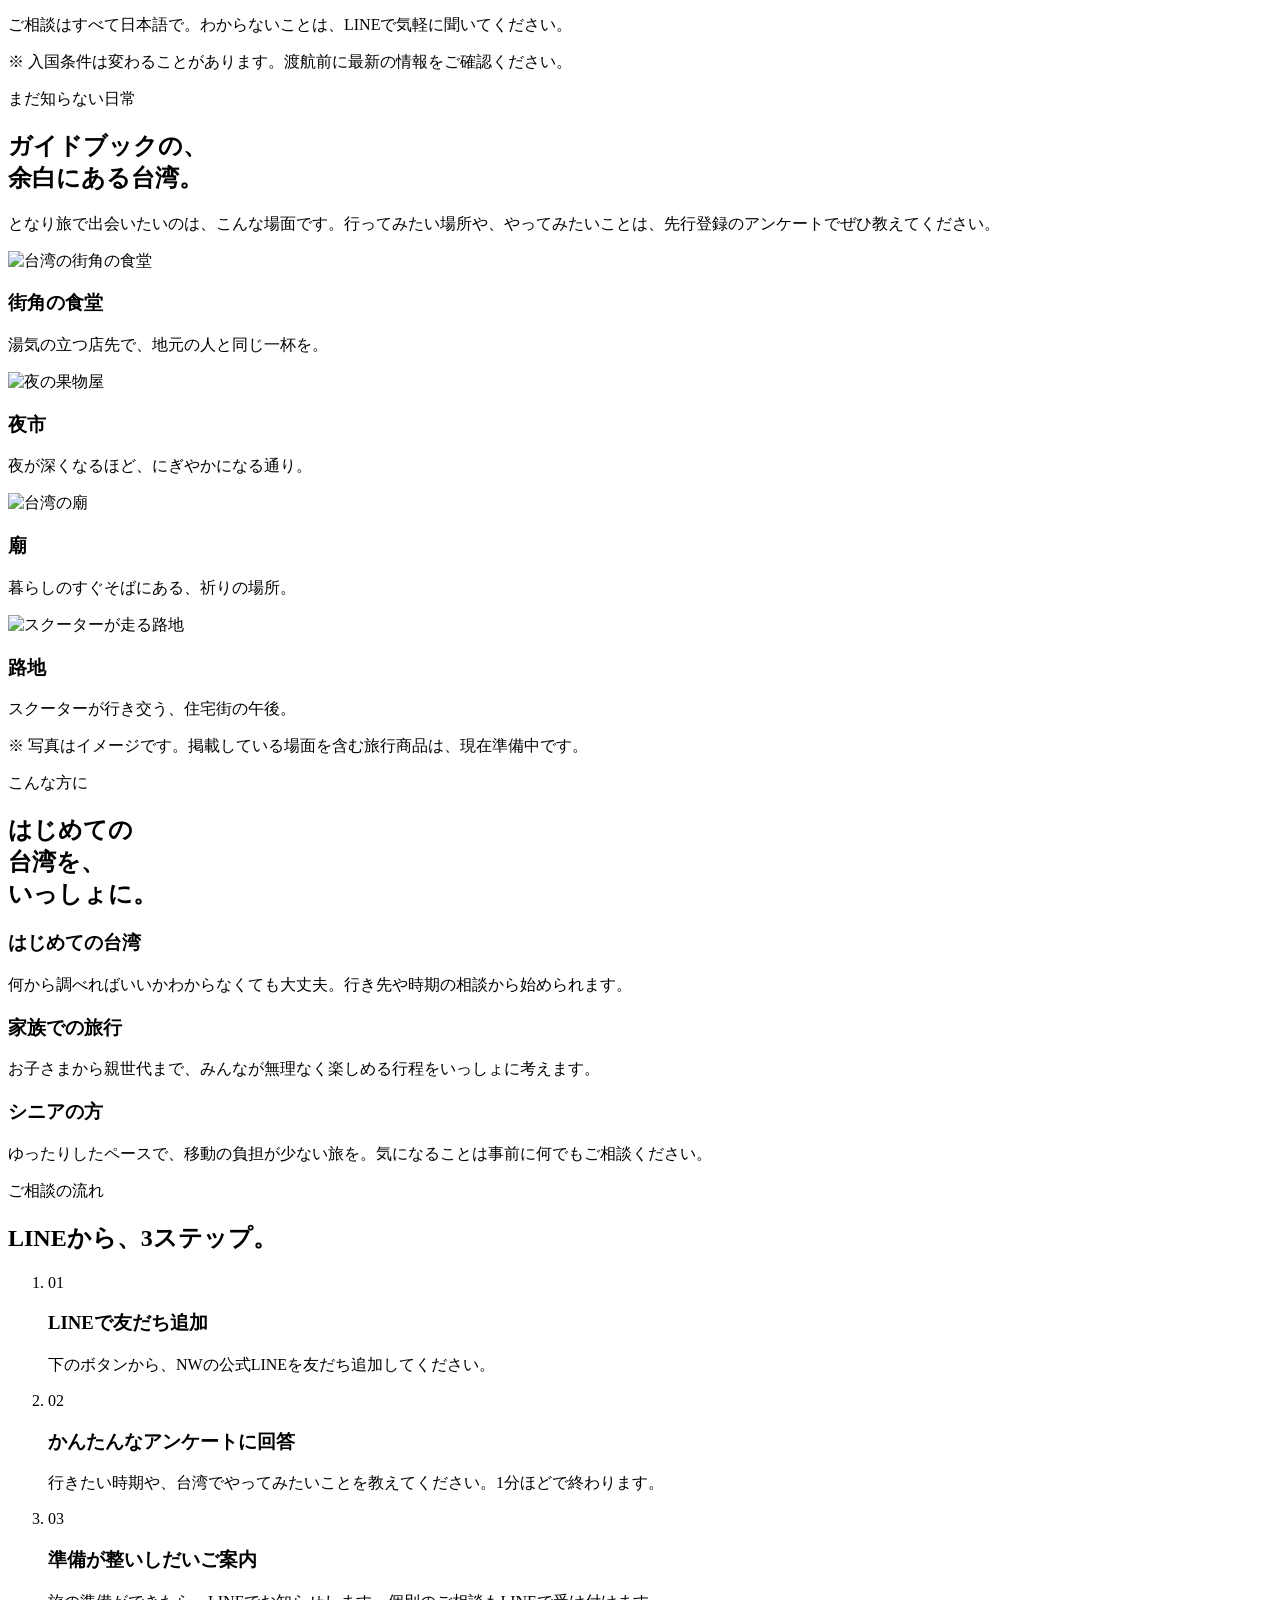
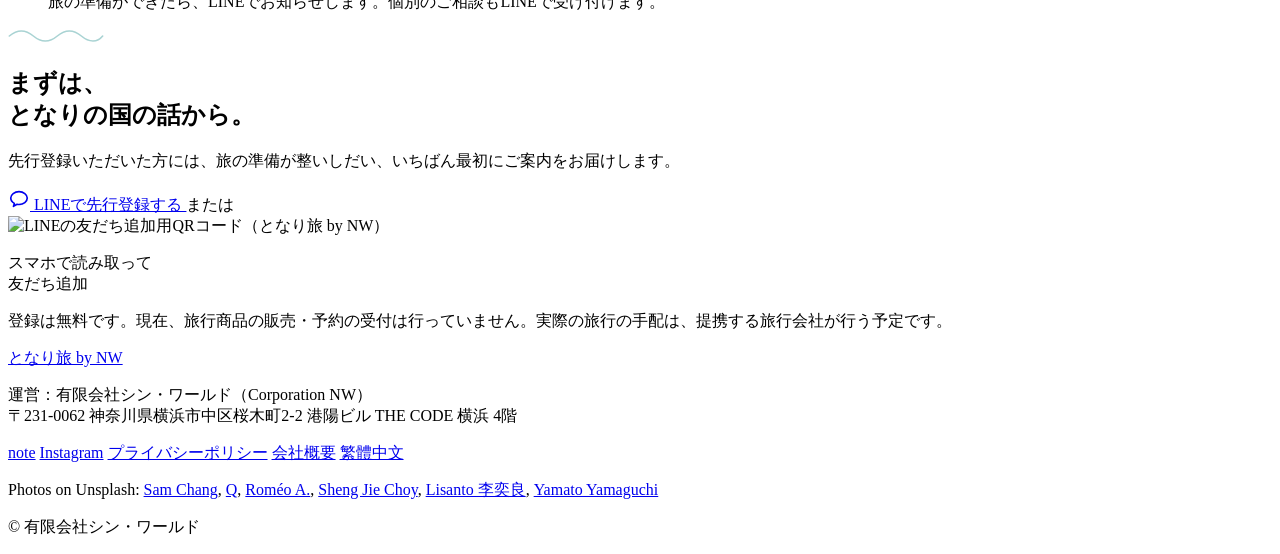
==== commit d351bf8b: "フッターに Instagram のリンクを追加する アカウント（@ta.bi3849）を開設し、投稿を始めたため。 繁體中文版は、投稿が日本語であることが分かるよう「（日文）」を添える。  Co-Au" ====
--- a/index.html
+++ b/index.html
@@ -226,6 +226,7 @@
       </div>
       <nav class="footer__links" aria-label="関連リンク">
         <a href="https://note.com/tonaritabi" target="_blank" rel="noopener">note</a>
+        <a href="https://www.instagram.com/ta.bi3849/" target="_blank" rel="noopener">Instagram</a>
         <a href="../privacy/">プライバシーポリシー</a>
         <a href="../">会社概要</a>
         <a href="zh-tw/" lang="zh-Hant-TW">繁體中文</a>
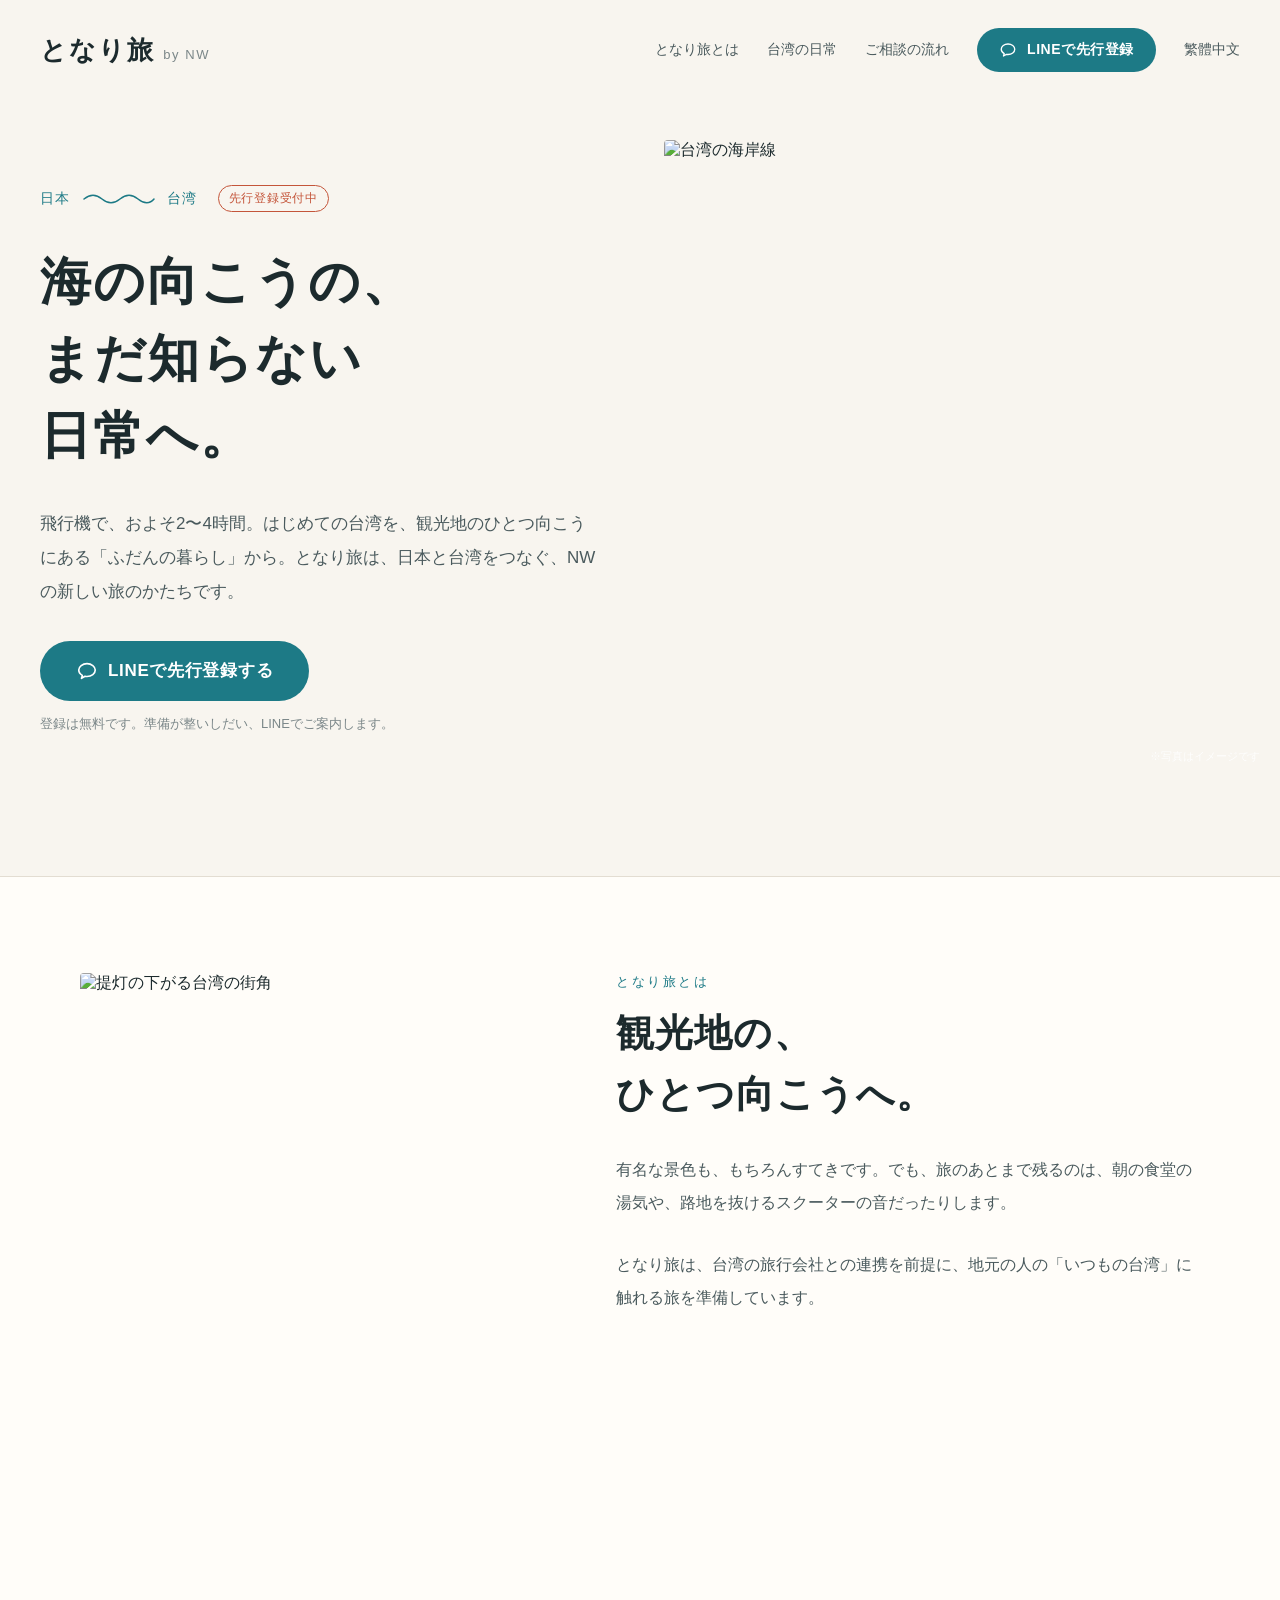
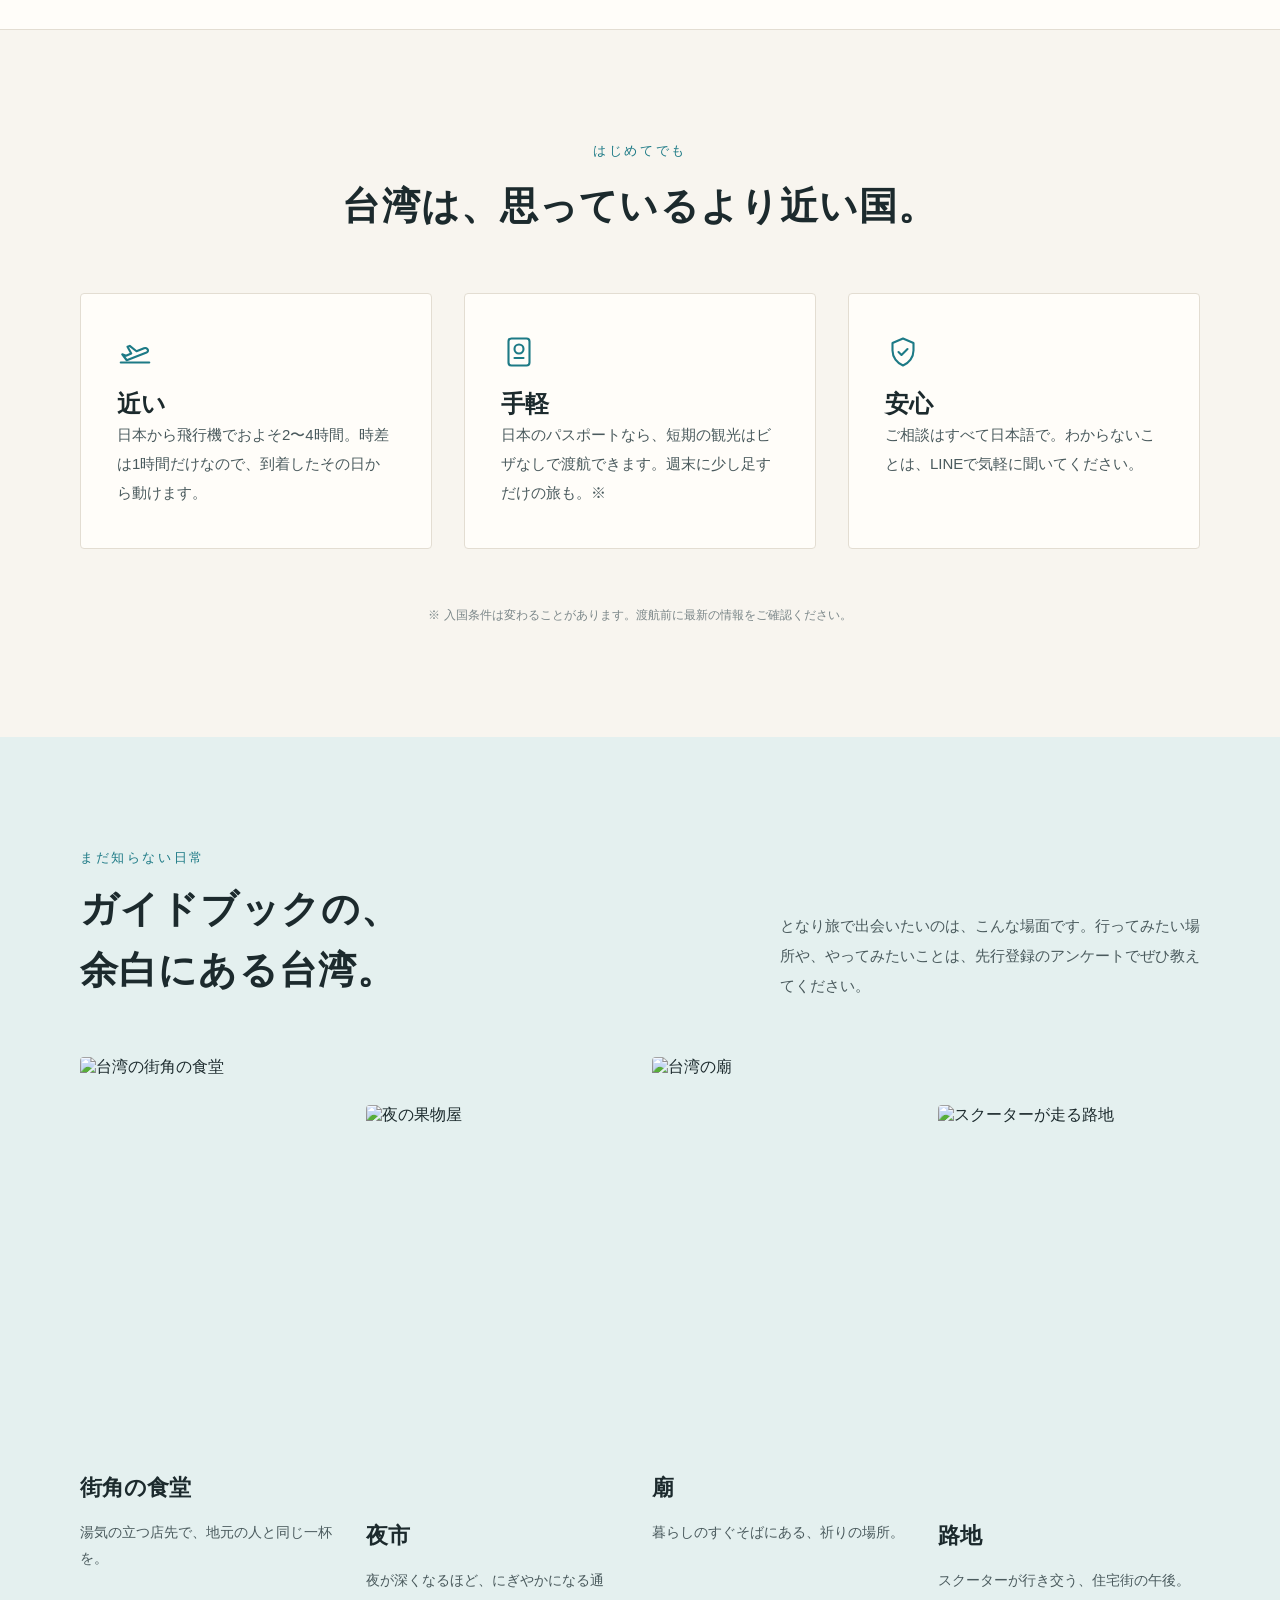
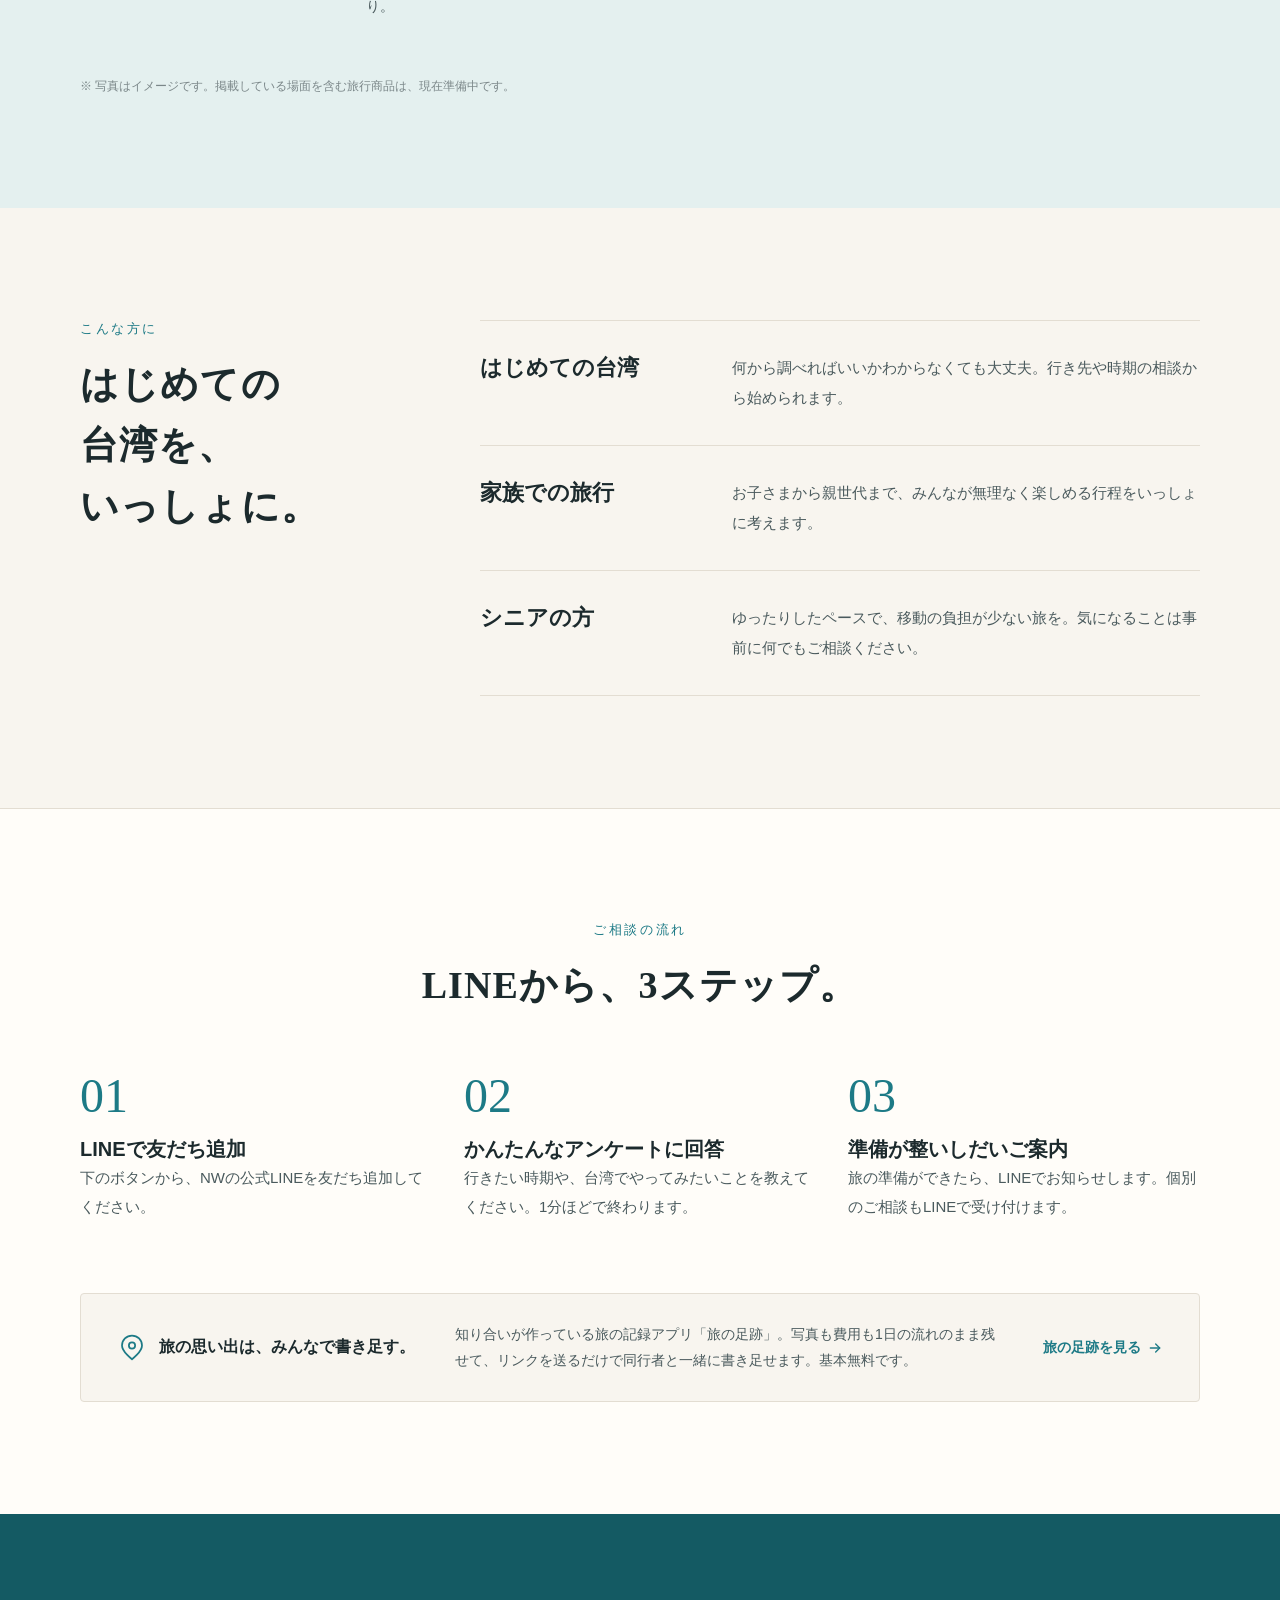
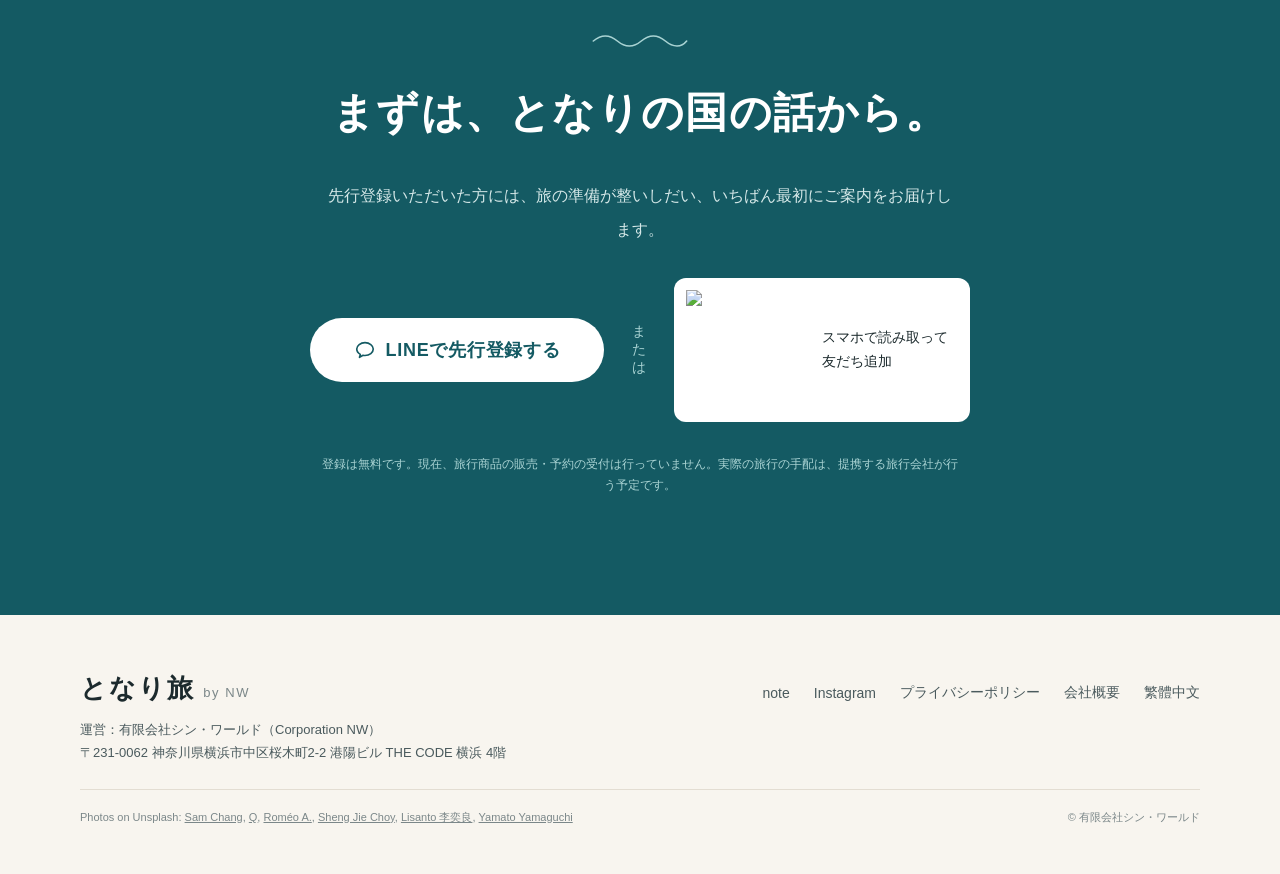
==== commit b0bd7119: "旅の記録アプリ「旅の足跡」の紹介を追加する 日本語版・繁體中文版の「ご相談の流れ」の下に、知り合いが開発した 旅の記録アプリへのリンクを置いた。無償の紹介のため広告表記はなし。 繁體中文版はリンク先が" ====
--- a/index.html
+++ b/index.html
@@ -190,6 +190,18 @@
           </div>
         </li>
       </ol>
+
+      <aside class="nwm" aria-label="旅の足跡">
+        <div class="nwm__head">
+          <svg width="30" height="30" viewBox="0 0 24 24" fill="none" stroke="#1d7a86" stroke-width="1.4" stroke-linecap="round" stroke-linejoin="round" aria-hidden="true"><path d="M20 10c0 5-8 11-8 11s-8-6-8-11a8 8 0 0116 0z"/><circle cx="12" cy="10" r="2.5"/></svg>
+          <p>旅の思い出は、みんなで書き足す。</p>
+        </div>
+        <p class="nwm__body">知り合いが作っている旅の記録アプリ「旅の足跡」。写真も費用も1日の流れのまま残せて、リンクを送るだけで同行者と一緒に書き足せます。基本無料です。</p>
+        <a class="nwm__link" href="https://tabinoashiato.pages.dev/lp/" target="_blank" rel="noopener">
+          旅の足跡を見る
+          <svg width="16" height="16" viewBox="0 0 24 24" fill="none" stroke="currentColor" stroke-width="2" stroke-linecap="round" stroke-linejoin="round" aria-hidden="true"><path d="M5 12h14"/><path d="M13 6l6 6-6 6"/></svg>
+        </a>
+      </aside>
     </div>
   </section>
 
--- a/css/style.css
+++ b/css/style.css
@@ -0,0 +1,275 @@
+/* となり旅 by NW — shared styles (mobile first, desktop from 900px) */
+:root {
+  --bg: #f8f5ef;
+  --paper: #fffdf9;
+  --ink: #1c2a2d;
+  --ink-2: #4a5a5d;
+  --ink-3: #7b8789;
+  --line: #e3ddd2;
+  --sea: #1d7a86;
+  --sea-deep: #145a63;
+  --sea-tint: #e4f0ef;
+  --sea-soft: #a9d3d3;
+  --sea-mist: #d5e8e8;
+  --vermilion: #c4553a;
+  --serif: 'Shippori Mincho B1', 'Hiragino Mincho ProN', 'Yu Mincho', serif;
+  --sans: 'Zen Kaku Gothic New', 'Hiragino Sans', 'Yu Gothic', sans-serif;
+  --brand: 'Shippori Mincho B1', 'Hiragino Mincho ProN', serif;
+}
+:lang(zh-Hant-TW) {
+  --serif: 'Noto Serif TC', 'Songti TC', 'PMingLiU', serif;
+  --sans: 'Noto Sans TC', 'PingFang TC', 'Microsoft JhengHei', sans-serif;
+}
+
+* { box-sizing: border-box; }
+html { scroll-behavior: smooth; }
+@media (prefers-reduced-motion: reduce) { html { scroll-behavior: auto; } }
+body {
+  margin: 0;
+  overflow-x: hidden;
+  background: var(--bg);
+  color: var(--ink);
+  font-family: var(--sans);
+  -webkit-font-smoothing: antialiased;
+}
+h1, h2, h3, p { margin: 0; }
+img { display: block; max-width: 100%; }
+a { color: var(--sea); text-decoration: none; }
+a:hover { color: var(--sea-deep); }
+a:focus-visible { outline: 2px solid var(--sea); outline-offset: 3px; }
+svg { flex-shrink: 0; }
+
+.wrap { width: 100%; max-width: 1200px; margin: 0 auto; padding: 0 20px; }
+.eyebrow { font-size: 12px; font-weight: 500; letter-spacing: 0.2em; color: var(--sea); }
+.h2 { font-family: var(--serif); font-weight: 700; font-size: 28px; line-height: 1.6; letter-spacing: 0.03em; text-wrap: balance; }
+.body { font-size: 15px; line-height: 2; color: var(--ink-2); text-wrap: pretty; }
+.note { font-size: 11px; line-height: 1.7; color: var(--ink-3); }
+.stack { display: flex; flex-direction: column; gap: 12px; }
+.br-d { display: none; }
+
+/* Brand */
+.brand { display: flex; align-items: baseline; gap: 8px; color: var(--ink); }
+.brand:hover { color: var(--ink); }
+.brand__name { font-family: var(--brand); font-weight: 700; font-size: 21px; letter-spacing: 0.08em; }
+.brand__by { font-size: 11px; letter-spacing: 0.12em; color: var(--ink-3); }
+
+/* Buttons */
+.btn {
+  display: inline-flex; align-items: center; justify-content: center; gap: 10px;
+  min-height: 44px; padding: 0 18px; border-radius: 999px;
+  background: var(--sea); color: #fff; font-size: 13px; font-weight: 700; letter-spacing: 0.04em;
+}
+.btn:hover { background: var(--sea-deep); color: #fff; }
+.btn--lg { width: 100%; height: 56px; font-size: 16px; }
+.btn--light { background: #fff; color: var(--sea-deep); }
+.btn--light:hover { background: var(--sea-mist); color: var(--sea-deep); }
+.btn--light:focus-visible { outline-color: #fff; }
+
+/* Header */
+.site-header { display: flex; align-items: center; justify-content: space-between; height: 64px; padding: 0 20px; }
+.site-nav { display: none; }
+
+/* Hero */
+.hero { display: flex; flex-direction: column; gap: 28px; padding: 8px 0 72px; }
+.hero__media { position: relative; }
+.hero__media img { width: 100%; height: 300px; object-fit: cover; }
+.hero__caption { position: absolute; right: 12px; bottom: 10px; font-size: 10px; color: #fff; opacity: 0.9; }
+.hero__text { display: flex; flex-direction: column; gap: 24px; padding: 0 20px; }
+.route { display: flex; flex-wrap: wrap; align-items: center; gap: 10px; font-size: 13px; font-weight: 500; letter-spacing: 0.1em; color: var(--sea); }
+.route svg { width: 48px; }
+.badge { padding: 3px 9px; border: 1px solid var(--vermilion); border-radius: 999px; color: var(--vermilion); font-size: 11px; letter-spacing: 0.06em; }
+.hero h1 { font-family: var(--serif); font-weight: 700; font-size: 34px; line-height: 1.55; letter-spacing: 0.03em; }
+.hero__cta { display: flex; flex-direction: column; gap: 10px; }
+.hero__cta .note { font-size: 12px; text-align: center; }
+
+/* About */
+.about { background: var(--paper); border-top: 1px solid var(--line); border-bottom: 1px solid var(--line); padding: 64px 0; }
+.about__grid { display: flex; flex-direction: column; gap: 24px; }
+.about__media { order: 2; width: 100%; height: 380px; object-fit: cover; border-radius: 4px; }
+.about__head { order: 1; }
+.about__text { order: 3; display: flex; flex-direction: column; gap: 24px; }
+
+/* Sections */
+.section { padding: 72px 0; }
+.section--paper { background: var(--paper); border-top: 1px solid var(--line); }
+.section--tint { background: var(--sea-tint); }
+.section__head { display: flex; flex-direction: column; gap: 12px; margin-bottom: 32px; }
+
+/* Points (ja only) */
+.points { display: flex; flex-direction: column; gap: 16px; }
+.point { display: grid; grid-template-columns: 40px minmax(0, 1fr); gap: 16px; padding: 24px 20px; background: var(--paper); border: 1px solid var(--line); border-radius: 4px; }
+.point svg { width: 32px; height: 32px; }
+.point h3 { font-family: var(--serif); font-size: 20px; font-weight: 700; margin-bottom: 8px; }
+.point p { font-size: 14px; line-height: 1.9; color: var(--ink-2); }
+.points + .note { margin-top: 24px; }
+
+/* Scenes */
+.scenes { display: grid; grid-template-columns: repeat(2, minmax(0, 1fr)); gap: 24px 14px; }
+.scene { display: flex; flex-direction: column; gap: 10px; }
+.scene img { width: 100%; height: 220px; object-fit: cover; border-radius: 4px; }
+.scene h3 { font-family: var(--serif); font-size: 18px; font-weight: 700; }
+.scene p { font-size: 13px; line-height: 1.8; color: var(--ink-2); }
+.scenes + .note { margin-top: 32px; }
+
+/* Season (autumn) */
+.season { background: var(--paper); border-top: 1px solid var(--line); border-bottom: 1px solid var(--line); }
+.season__grid { display: grid; grid-template-columns: repeat(2, minmax(0, 1fr)); gap: 20px 14px; }
+.season__item { display: flex; flex-direction: column; gap: 10px; margin: 0; }
+.season__item img { width: 100%; height: 200px; object-fit: cover; border-radius: 4px; }
+.season__item--wide { grid-column: 1 / -1; }
+.season__item--wide img { height: 240px; }
+.season__item--tall img { height: 260px; }
+.season__item figcaption { font-size: 13px; line-height: 1.8; color: var(--ink-2); }
+.season__grid + .note { margin-top: 32px; }
+
+/* For whom */
+.whom { display: flex; flex-direction: column; border-bottom: 1px solid var(--line); }
+.whom__item { display: flex; flex-direction: column; gap: 8px; padding: 22px 0; border-top: 1px solid var(--line); }
+.whom__item h3 { font-family: var(--serif); font-size: 19px; font-weight: 700; }
+.whom__item p { font-size: 14px; line-height: 1.9; color: var(--ink-2); }
+
+/* Flow */
+.steps { display: flex; flex-direction: column; gap: 28px; margin: 0; padding: 0; list-style: none; }
+.step { display: grid; grid-template-columns: 52px minmax(0, 1fr); gap: 12px; }
+.step__num { font-family: var(--serif); font-size: 32px; font-weight: 500; color: var(--sea); line-height: 1.1; }
+.step h3 { font-size: 17px; font-weight: 700; margin-bottom: 6px; }
+.step p { font-size: 14px; line-height: 1.9; color: var(--ink-2); }
+
+/* NW mobile (zh only) */
+.nwm { display: flex; flex-direction: column; gap: 12px; margin-top: 48px; padding: 20px; border: 1px solid var(--line); border-radius: 4px; background: var(--bg); }
+.nwm__head { display: flex; align-items: center; gap: 12px; }
+.nwm__head p { font-size: 15px; font-weight: 700; }
+.nwm__body { font-size: 13px; line-height: 1.8; color: var(--ink-2); }
+.nwm__link { display: inline-flex; align-items: center; gap: 6px; min-height: 44px; font-size: 14px; font-weight: 700; }
+
+/* Entry */
+.entry { background: var(--sea-deep); color: #fff; padding: 80px 0; text-align: center; }
+.entry__inner { display: flex; flex-direction: column; align-items: center; gap: 24px; max-width: 720px; }
+.entry .body { color: var(--sea-mist); font-size: 14px; }
+.entry__actions { display: flex; flex-direction: column; align-items: stretch; gap: 14px; width: 100%; }
+.entry__sub { display: inline-flex; align-items: center; justify-content: center; min-height: 44px; font-size: 13px; color: var(--sea-mist); text-decoration: underline; text-underline-offset: 4px; }
+.entry__sub:hover { color: #fff; }
+.entry .note { color: var(--sea-soft); text-align: left; }
+
+/* Footer */
+.site-footer { padding: 44px 0 36px; }
+.footer__top { display: flex; flex-direction: column; gap: 20px; }
+.footer__info { font-size: 12px; line-height: 1.8; color: var(--ink-2); margin-top: 12px; }
+.footer__links { display: flex; flex-wrap: wrap; gap: 4px 20px; }
+.footer__links a { display: inline-flex; align-items: center; gap: 6px; min-height: 44px; font-size: 13px; color: var(--ink-2); }
+.footer__links a:hover { color: var(--sea); }
+.footer__bottom { display: flex; flex-direction: column; gap: 6px; margin-top: 24px; padding-top: 18px; border-top: 1px solid var(--line); font-size: 10px; line-height: 1.7; color: var(--ink-3); }
+.footer__bottom a { color: inherit; text-decoration: underline; }
+
+/* ---------- Desktop ---------- */
+@media (min-width: 900px) {
+  .wrap { padding: 0 40px; }
+  .eyebrow { font-size: 13px; }
+  .h2 { font-size: 38px; }
+  .body { font-size: 16px; line-height: 2.1; }
+  .note { font-size: 12px; }
+  .br-d { display: inline; }
+  .br-m { display: none; }
+
+  .brand__name { font-size: 26px; }
+  .brand__by { font-size: 13px; }
+  .btn { height: 44px; padding: 0 22px; font-size: 14px; }
+  .btn--lg { width: auto; height: 60px; padding: 0 36px; font-size: 17px; }
+
+  .site-header { height: auto; padding: 28px 40px; max-width: 1440px; margin: 0 auto; }
+  .site-nav { display: flex; align-items: center; gap: 28px; }
+  .site-header__cta { display: none; }
+  .site-nav > a:not(.btn) { font-size: 14px; color: var(--ink-2); }
+  .site-nav > a:not(.btn):hover { color: var(--sea); }
+
+  .hero { display: grid; grid-template-columns: minmax(0, 560px) minmax(0, 1fr); gap: 64px; align-items: center; max-width: 1440px; margin: 0 auto; padding: 40px 0 96px 40px; }
+  .hero__media { order: 2; }
+  .hero__media img { height: 640px; border-radius: 4px 0 0 4px; }
+  .hero__caption { right: 20px; bottom: 16px; font-size: 11px; }
+  .hero__text { order: 1; gap: 32px; padding: 0; }
+  .route { font-size: 14px; gap: 12px; }
+  .route svg { width: 72px; }
+  .badge { margin-left: 8px; padding: 4px 10px; font-size: 12px; }
+  .hero h1 { font-size: clamp(42px, 4vw, 54px); line-height: 1.5; letter-spacing: 0.04em; }
+  .hero .body { font-size: 17px; line-height: 2; }
+  .hero__cta { align-items: flex-start; gap: 12px; }
+  .hero__cta .note { font-size: 13px; text-align: left; }
+
+  .about { padding: 96px 0; }
+  .about__grid { display: grid; grid-template-columns: 440px minmax(0, 1fr); grid-template-rows: auto 1fr; column-gap: 96px; row-gap: 28px; align-items: start; }
+  .about__media { order: 0; grid-row: 1 / 3; width: 440px; height: 560px; }
+  .about__head { order: 0; align-self: end; }
+  .about__text { order: 0; gap: 28px; }
+
+  .section { padding: 112px 0; }
+  .section__head { gap: 16px; margin-bottom: 56px; }
+  .section__head--center { align-items: center; text-align: center; }
+  .section__head--split { flex-direction: row; align-items: flex-end; justify-content: space-between; gap: 40px; }
+  .section__head--split .body { max-width: 420px; font-size: 15px; line-height: 2; }
+
+  .points { display: grid; grid-template-columns: repeat(3, minmax(0, 1fr)); gap: 32px; }
+  .point { display: flex; flex-direction: column; gap: 18px; padding: 40px 36px; }
+  .point svg { width: 36px; height: 36px; }
+  .point h3 { font-size: 24px; margin-bottom: 0; }
+  .point p { font-size: 15px; line-height: 1.95; }
+  .points + .note { margin-top: 56px; text-align: center; }
+
+  .scenes { grid-template-columns: repeat(4, minmax(0, 1fr)); gap: 24px; }
+  .scene { gap: 16px; }
+  .scene:nth-child(even) { padding-top: 48px; }
+  .scene img { height: 400px; }
+  .scene h3 { font-size: 22px; }
+  .scene p { font-size: 14px; line-height: 1.9; }
+  .scenes + .note { margin-top: 56px; }
+
+  .season__grid { grid-template-columns: repeat(4, minmax(0, 1fr)); grid-auto-rows: 260px; gap: 24px; }
+  .season__item { min-height: 0; }
+  .season__item img { flex: 1 1 auto; height: auto; min-height: 0; }
+  .season__item--wide { grid-column: span 2; grid-row: span 2; }
+  .season__item--tall { grid-row: span 2; }
+  .season__item figcaption { font-size: 14px; }
+  .season__grid + .note { margin-top: 56px; }
+
+  .whom-grid { display: grid; grid-template-columns: 320px minmax(0, 1fr); gap: 80px; }
+  .whom-grid .section__head { margin-bottom: 0; }
+  .whom__item { display: grid; grid-template-columns: 220px minmax(0, 1fr); gap: 32px; padding: 32px 0; }
+  .whom__item h3 { font-size: 22px; }
+  .whom__item p { font-size: 15px; line-height: 2; }
+
+  .steps { display: grid; grid-template-columns: repeat(3, minmax(0, 1fr)); gap: 32px; }
+  .step { display: flex; flex-direction: column; gap: 16px; }
+  .step__num { font-size: 48px; line-height: 1; }
+  .step h3 { font-size: 20px; margin-bottom: 0; }
+  .step p { font-size: 15px; line-height: 1.95; }
+
+  .nwm { flex-direction: row; flex-wrap: wrap; align-items: center; justify-content: space-between; gap: 8px 40px; margin-top: 72px; padding: 28px 36px; }
+  .nwm__head p { font-size: 16px; }
+  .nwm__body { flex: 1 1 320px; font-size: 14px; }
+
+  .entry { padding: 120px 0; }
+  .entry__inner { gap: 32px; }
+  .entry .h2 { font-size: 42px; }
+  .entry .body { font-size: 16px; }
+  .entry__actions { align-items: center; gap: 16px; }
+  .entry__actions .btn--lg { height: 64px; padding: 0 44px; font-size: 18px; }
+  .entry__sub { font-size: 14px; }
+  .entry .note { text-align: center; }
+
+  .site-footer { padding: 56px 0 48px; }
+  .footer__top { flex-direction: row; align-items: flex-start; justify-content: space-between; gap: 40px; }
+  .footer__info { font-size: 13px; }
+  .footer__links { gap: 4px 24px; }
+  .footer__links a { font-size: 14px; }
+  .footer__bottom { flex-direction: row; justify-content: space-between; gap: 40px; font-size: 11px; }
+}
+
+/* パソコンで見ているときだけ、LINE の QR コードをボタンの横に出す（スマホでは自分の画面の QR を読み取れないため出さない） */
+.entry__or, .entry__qr { display: none; }
+@media (min-width: 900px) and (hover: hover) and (pointer: fine) {
+  .entry__actions { flex-direction: row; justify-content: center; align-items: center; gap: 28px; }
+  .entry__or { display: block; font-size: 14px; color: var(--sea-soft); }
+  .entry__qr { display: flex; align-items: center; gap: 16px; padding: 12px 22px 12px 12px; background: #fff; border-radius: 12px; }
+  .entry__qr img { display: block; width: 120px; height: 120px; }
+  .entry__qr p { margin: 0; font-size: 14px; line-height: 1.7; color: var(--ink); text-align: left; white-space: nowrap; }
+  .entry__actions .btn--lg { flex-shrink: 0; white-space: nowrap; }
+}
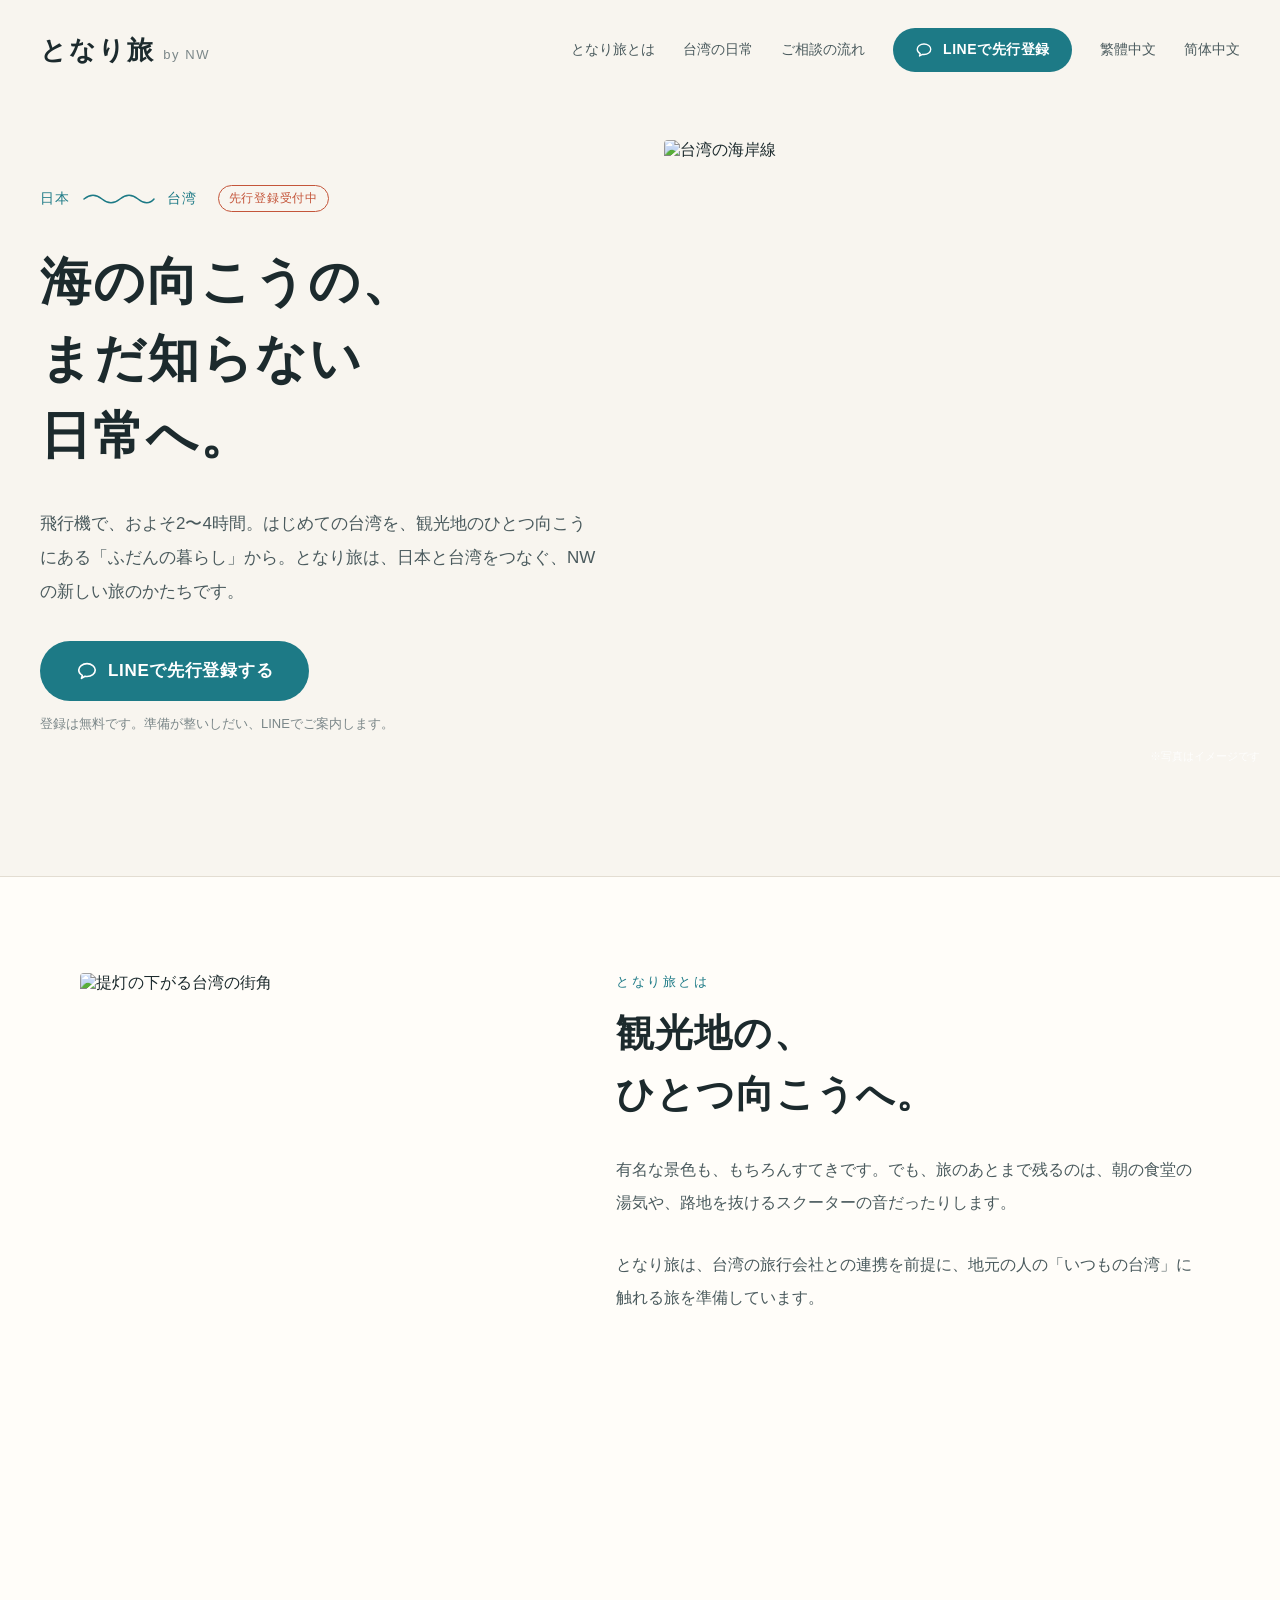
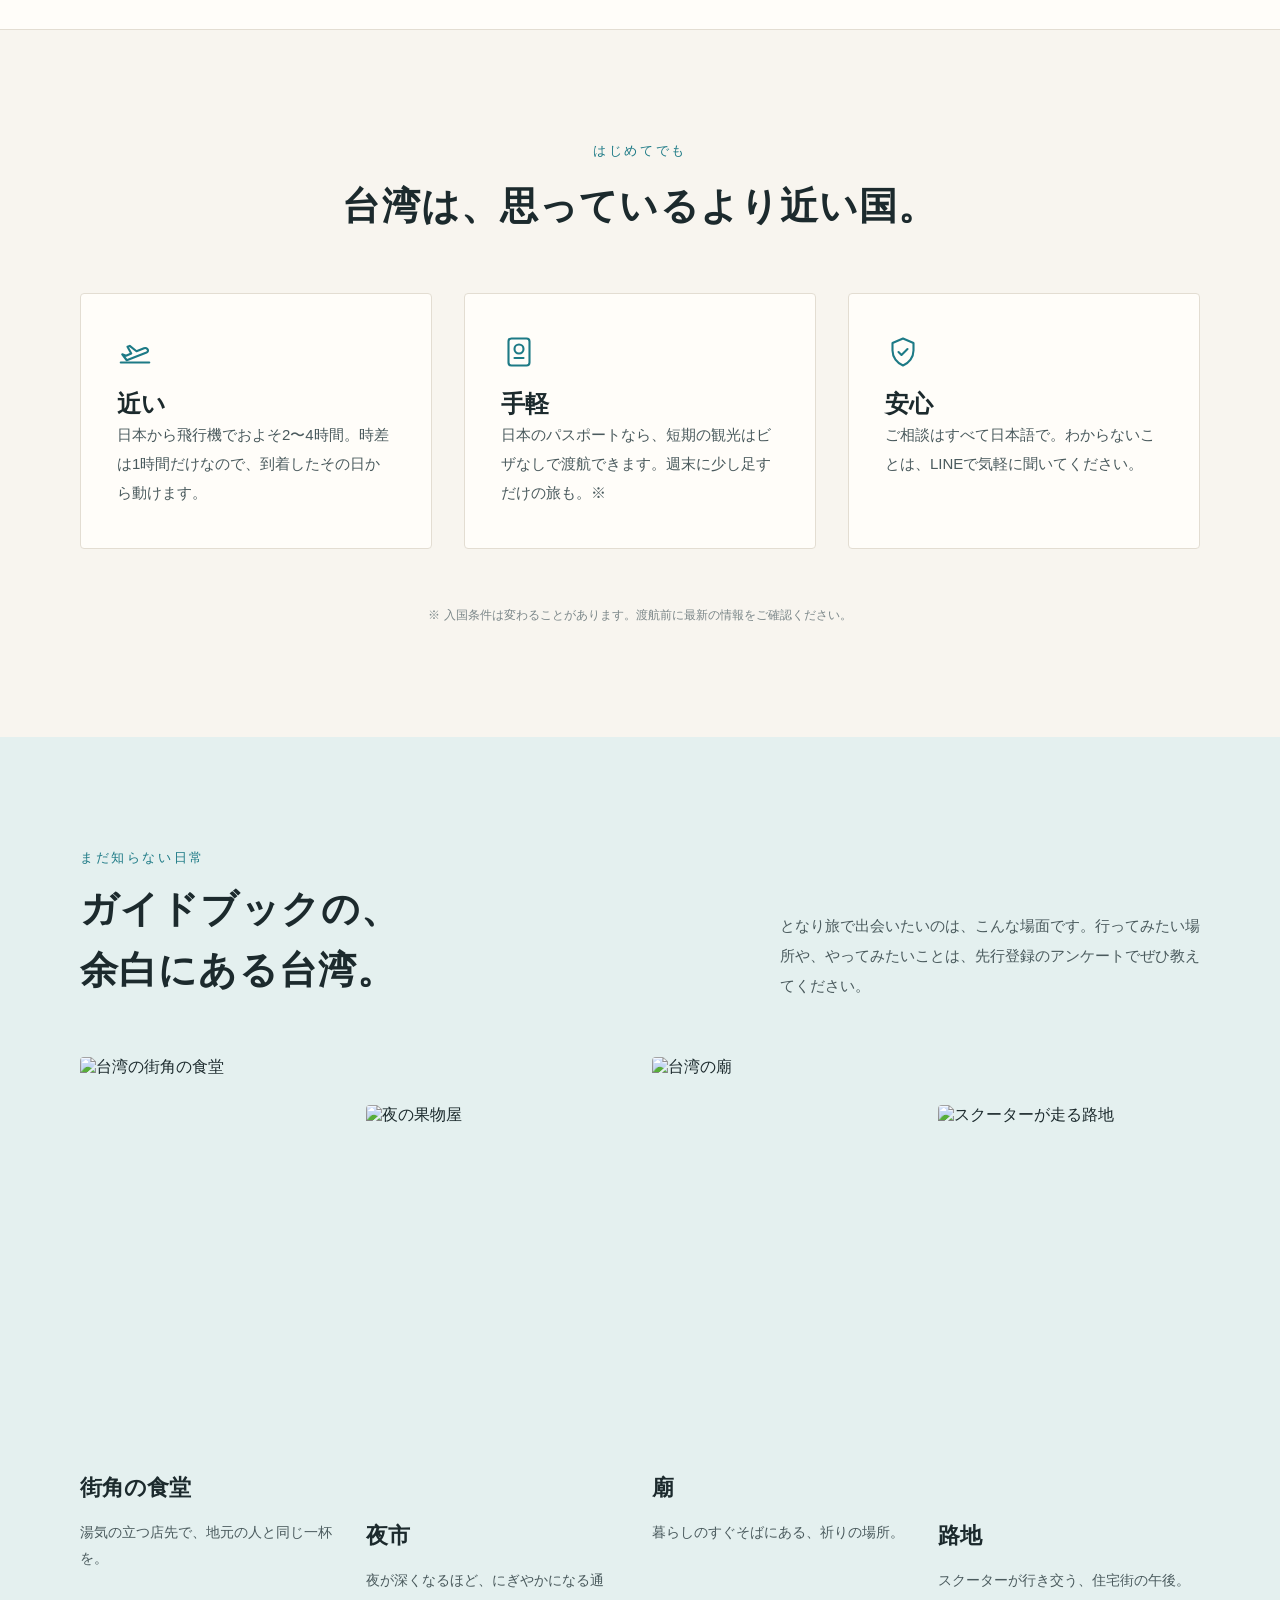
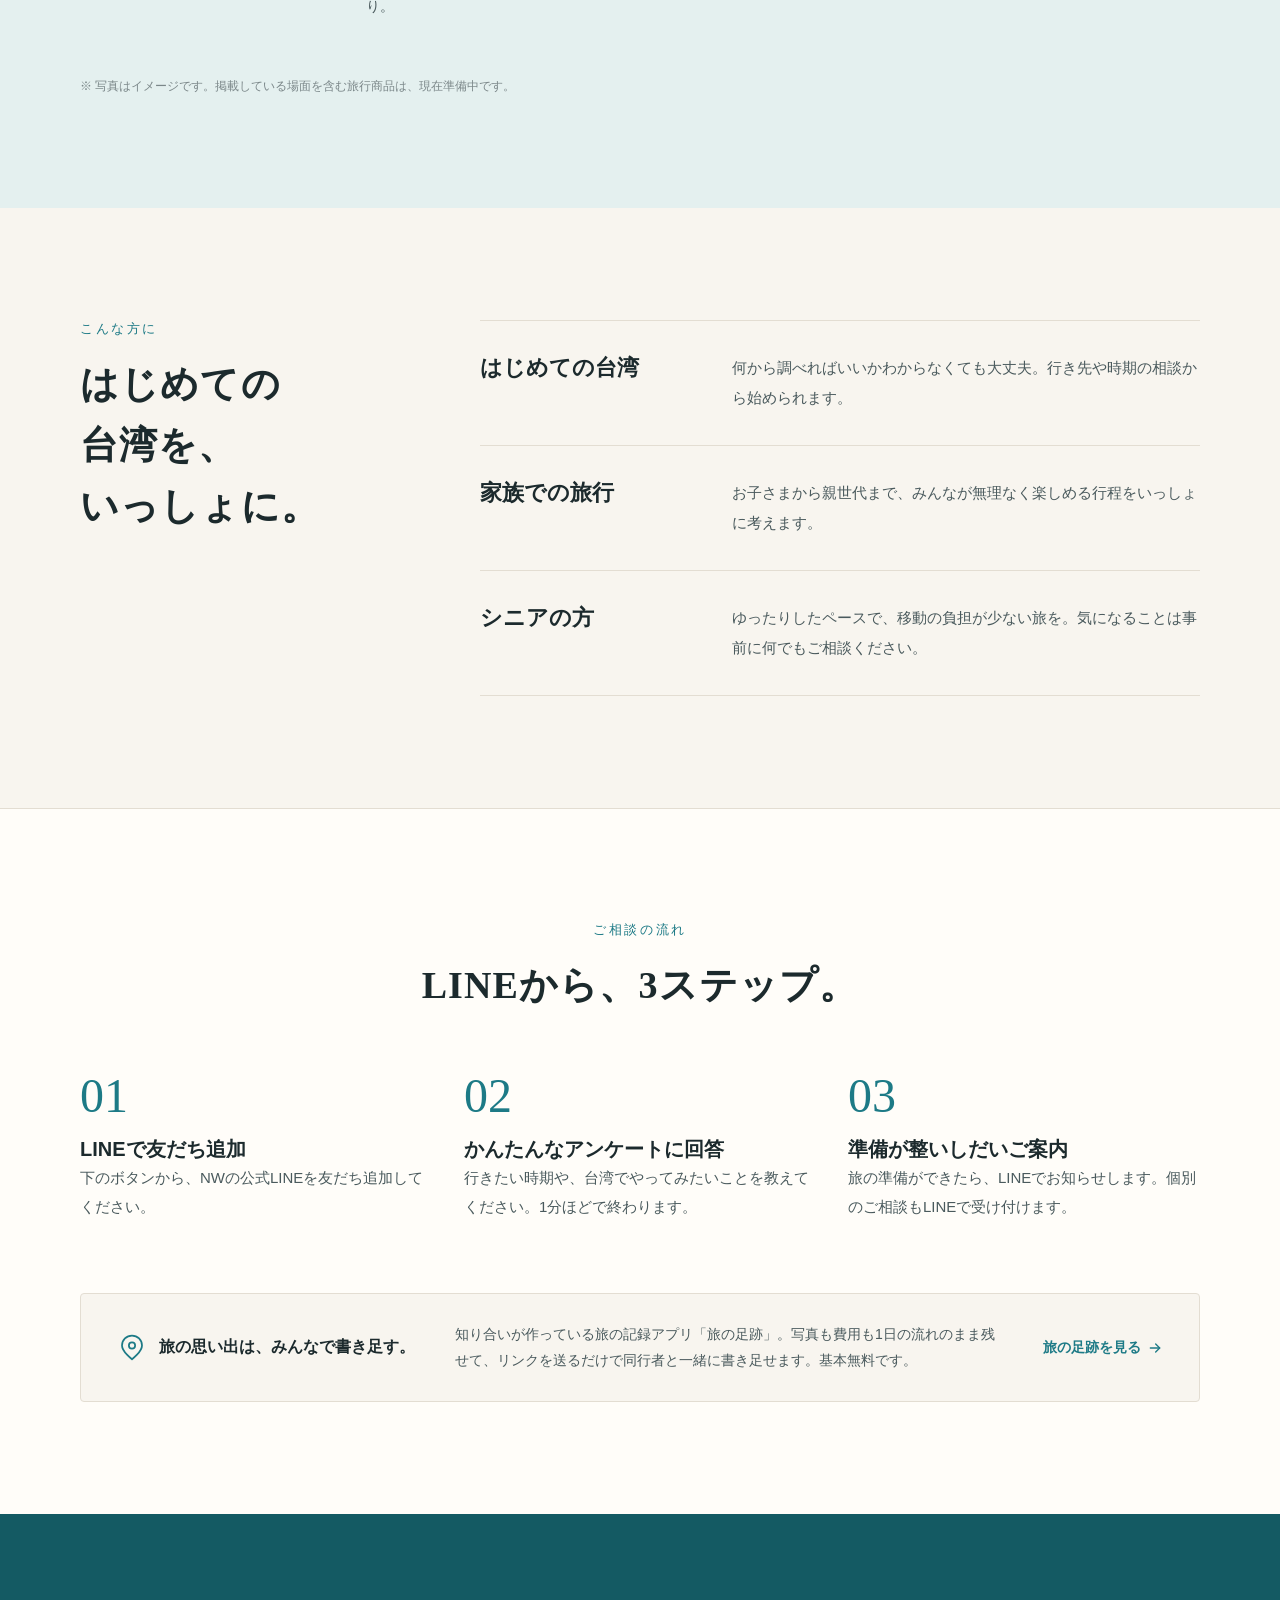
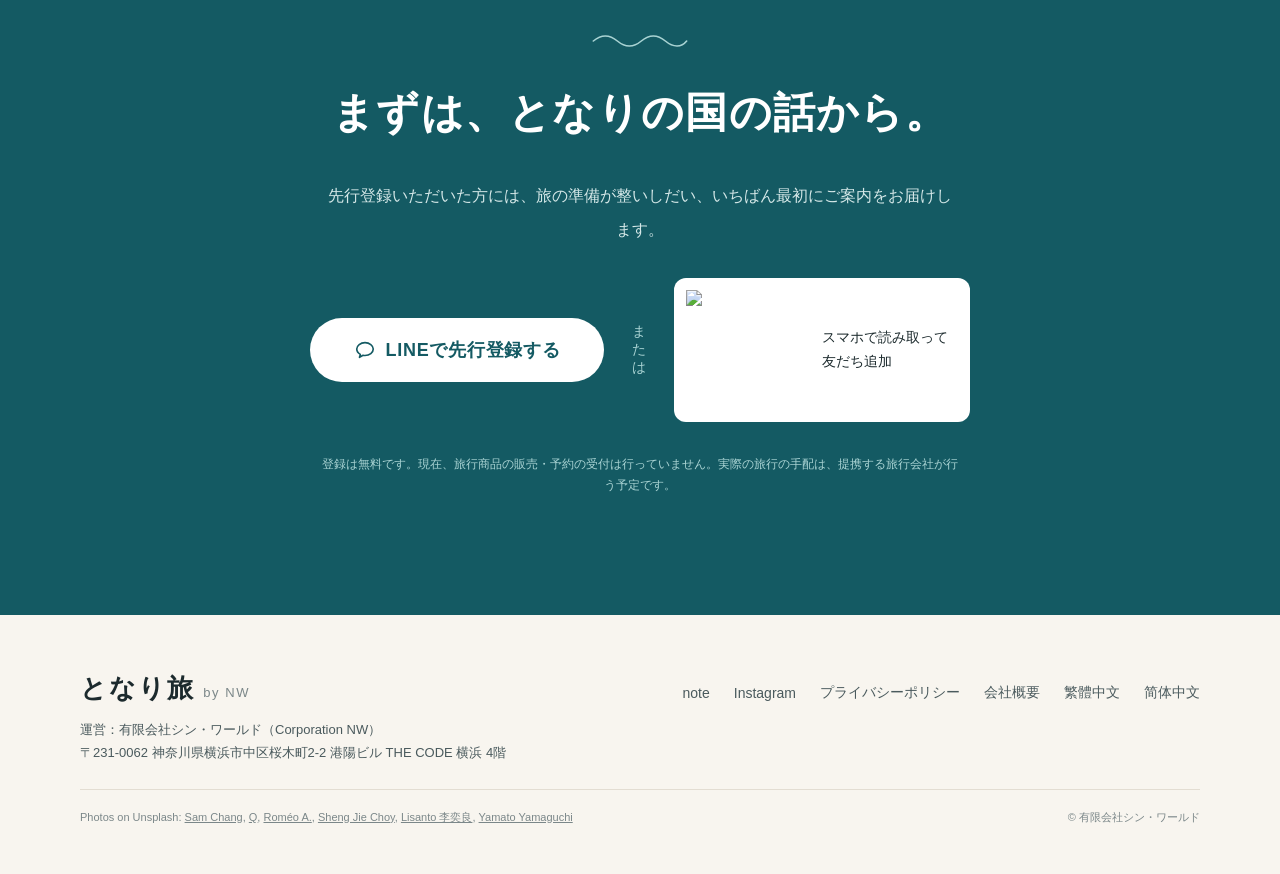
==== commit d230702a: "簡体字中国語版（/zh-cn/）を追加する 繁體中文版から簡体字版を作った（tools/build_cn.py）。 言語切り替えと hreflang も追加した。  Co-Authored-By: C" ====
--- a/index.html
+++ b/index.html
@@ -9,6 +9,9 @@
 <link rel="preconnect" href="https://fonts.googleapis.com">
 <link rel="preconnect" href="https://fonts.gstatic.com" crossorigin>
 <link rel="stylesheet" href="https://fonts.googleapis.com/css2?family=Shippori+Mincho+B1:wght@500;700&family=Zen+Kaku+Gothic+New:wght@400;500;700&display=swap">
+<link rel="alternate" hreflang="ja" href="https://cnw2026.com/tonaritabi/">
+<link rel="alternate" hreflang="zh-Hant-TW" href="https://cnw2026.com/tonaritabi/zh-tw/">
+<link rel="alternate" hreflang="zh-Hans" href="https://cnw2026.com/tonaritabi/zh-cn/">
 <link rel="stylesheet" href="css/style.css">
 </head>
 <body>
@@ -27,6 +30,7 @@
       LINEで先行登録
     </a>
     <a href="zh-tw/" lang="zh-Hant-TW">繁體中文</a>
+    <a href="zh-cn/" lang="zh-Hans-CN">简体中文</a>
   </nav>
   <a class="btn site-header__cta" href="#entry">先行登録</a>
 </header>
@@ -242,6 +246,7 @@
         <a href="../privacy/">プライバシーポリシー</a>
         <a href="../">会社概要</a>
         <a href="zh-tw/" lang="zh-Hant-TW">繁體中文</a>
+    <a href="zh-cn/" lang="zh-Hans-CN">简体中文</a>
       </nav>
     </div>
     <div class="footer__bottom">
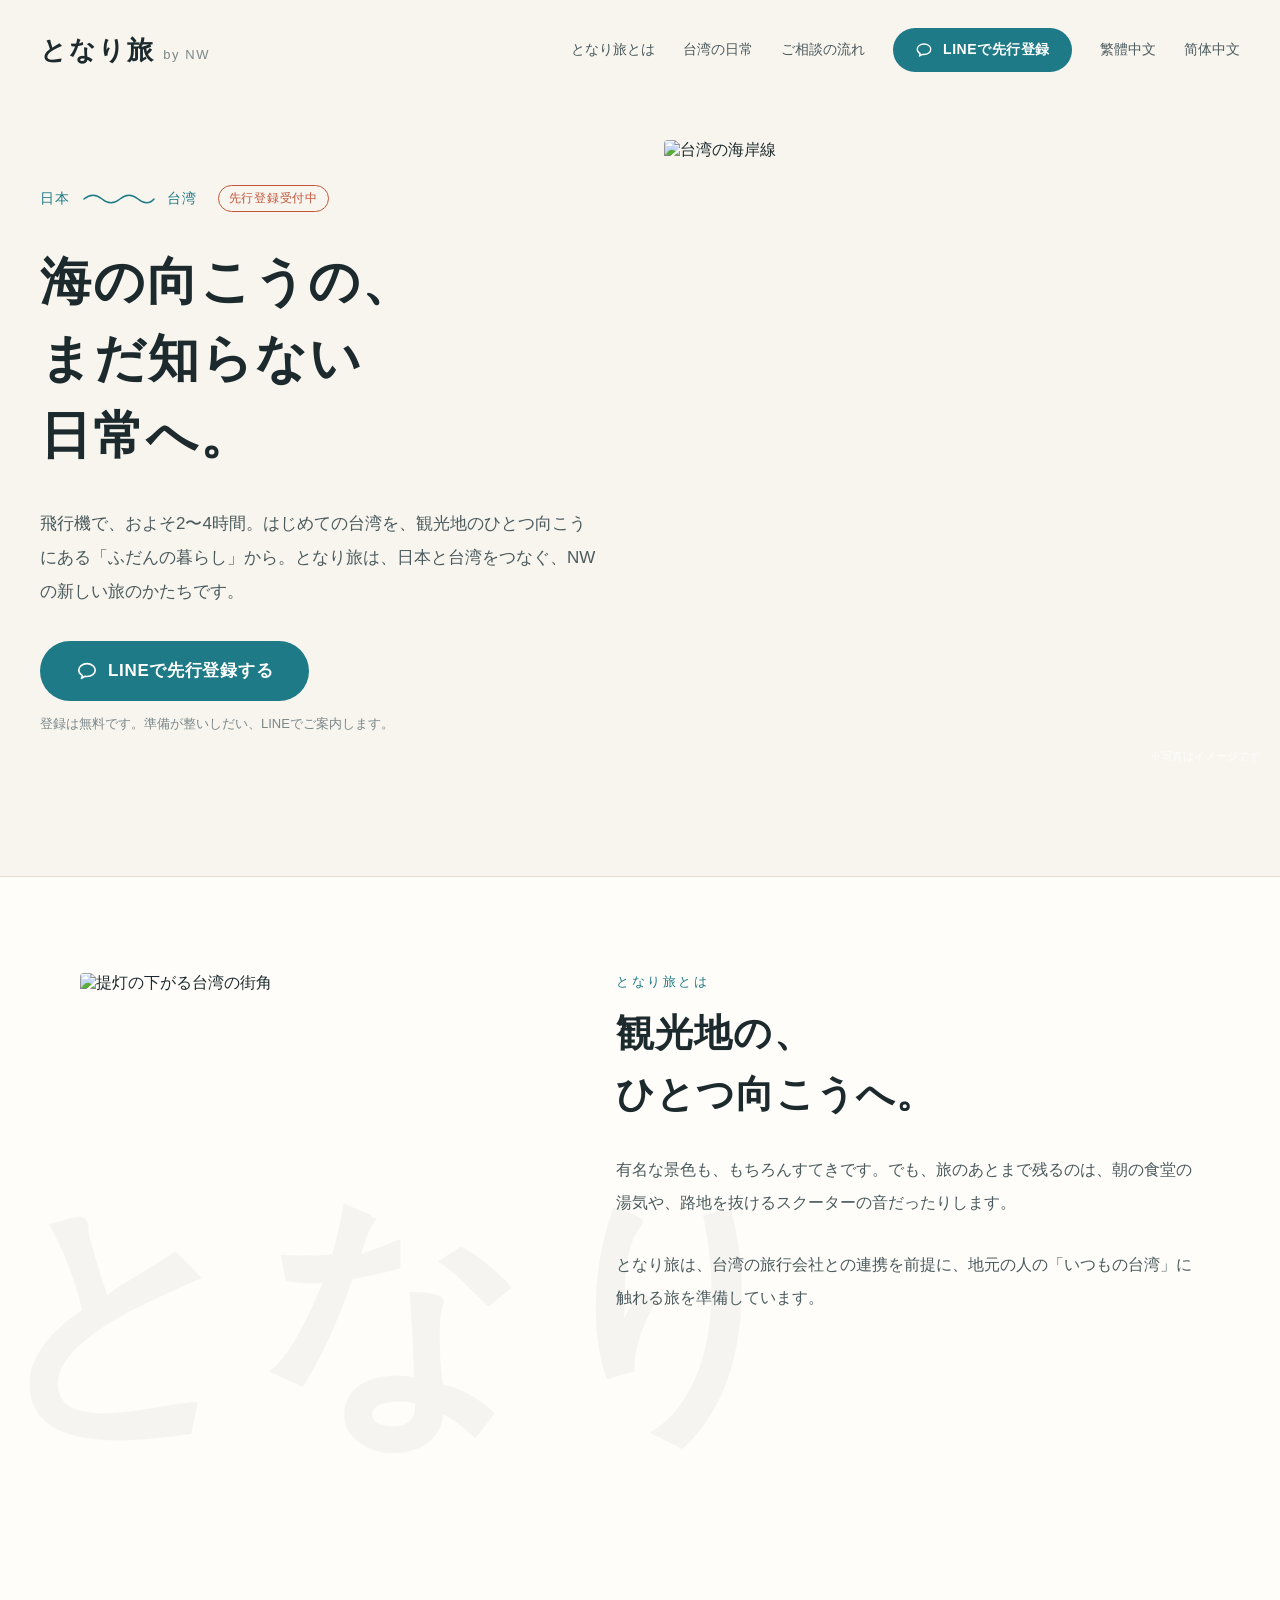
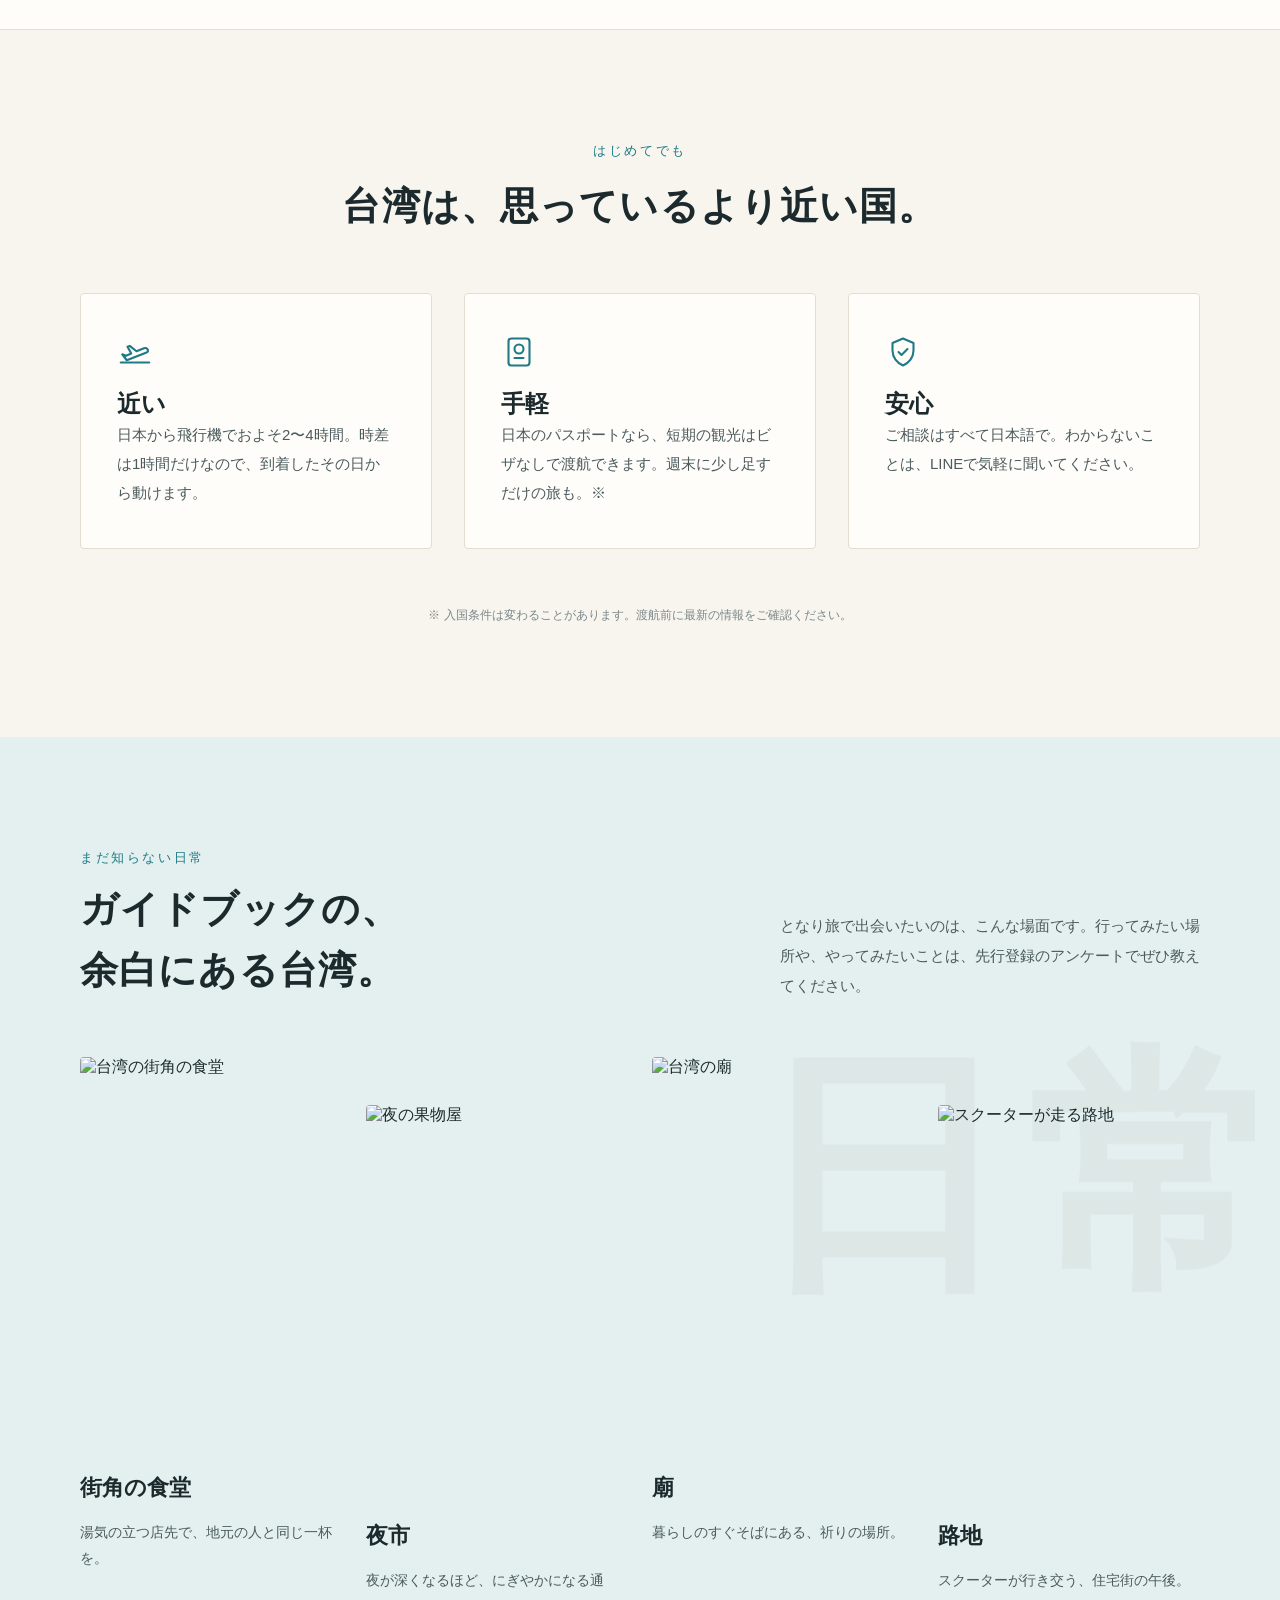
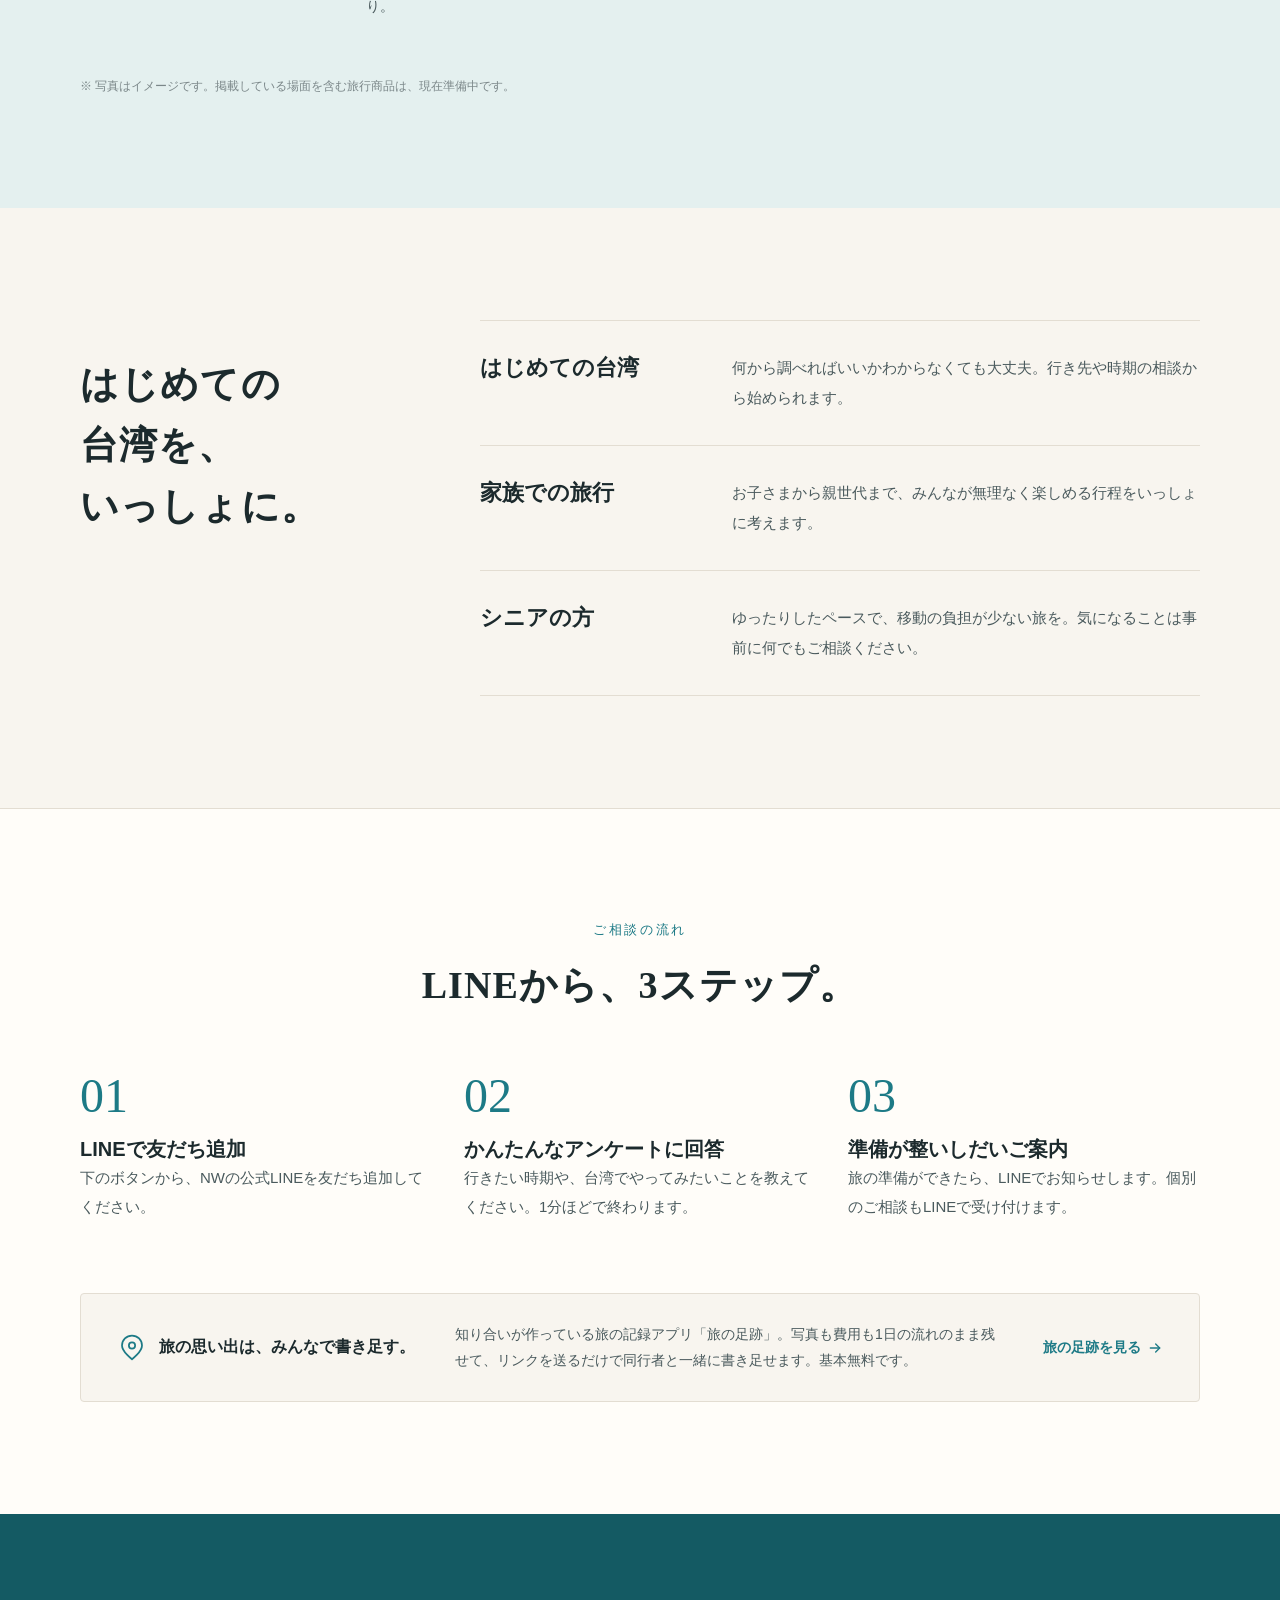
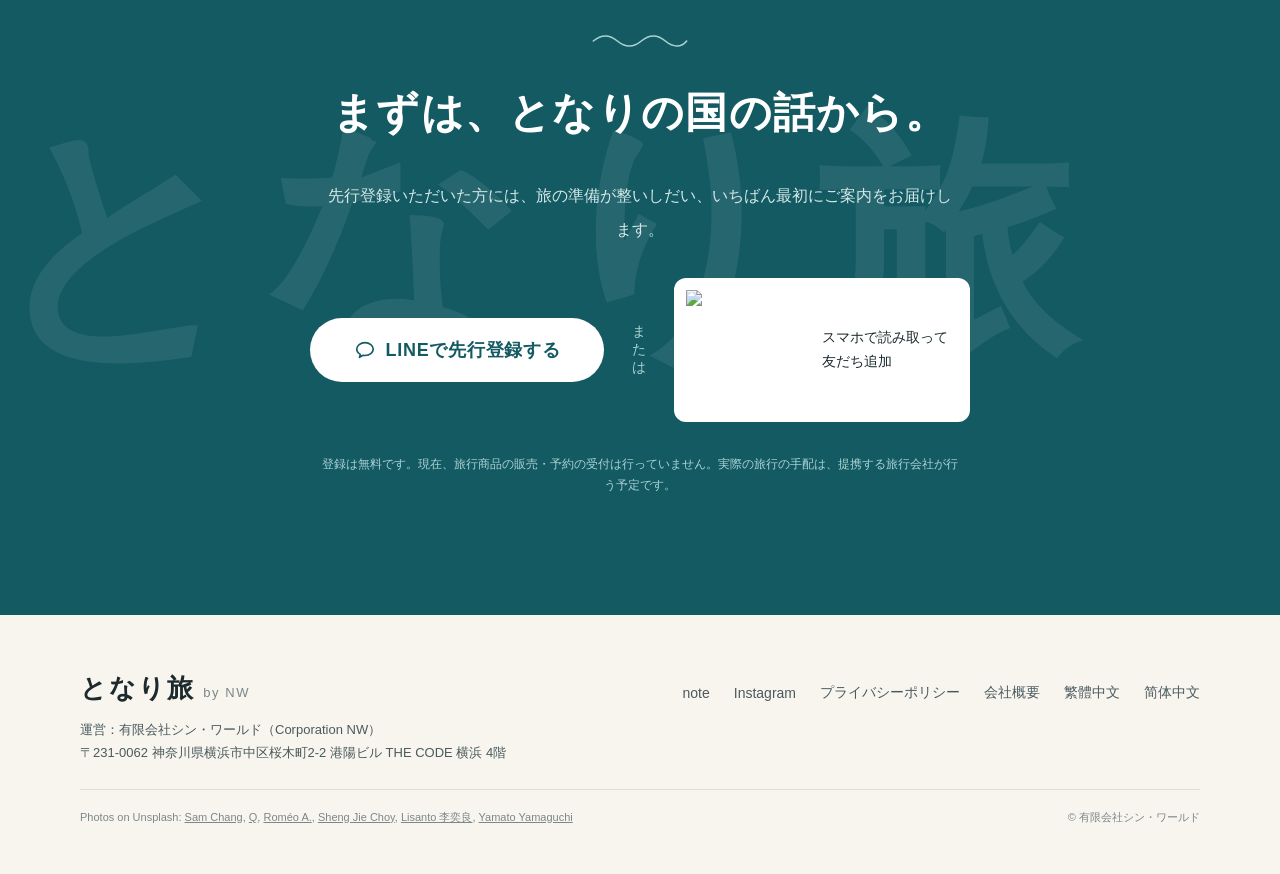
==== commit 5cc6ffb7: "ページを開いたときとスクロール時の演出を加える 三斗小屋温泉のサイトの見せ方を参考に、配色やレイアウトは変えずに 動きだけを足した。画面に入った要素が下からふわりと現れる演出と、 セクションの背景に大" ====
--- a/index.html
+++ b/index.html
@@ -13,6 +13,7 @@
 <link rel="alternate" hreflang="zh-Hant-TW" href="https://cnw2026.com/tonaritabi/zh-tw/">
 <link rel="alternate" hreflang="zh-Hans" href="https://cnw2026.com/tonaritabi/zh-cn/">
 <link rel="stylesheet" href="css/style.css">
+<script>document.documentElement.classList.add('js');</script>
 </head>
 <body>
 
@@ -61,6 +62,7 @@
   </section>
 
   <section class="about" id="about">
+    <span class="wm wm--left" data-watermark aria-hidden="true">となり</span>
     <div class="wrap about__grid">
       <img class="about__media" src="images/lanterns.jpg" alt="提灯の下がる台湾の街角" width="800" height="1200" loading="lazy">
       <div class="about__head stack">
@@ -108,6 +110,7 @@
   </section>
 
   <section class="section section--tint" id="scenes">
+    <span class="wm" data-watermark aria-hidden="true">日常</span>
     <div class="wrap">
       <div class="section__head section__head--split">
         <div class="stack">
@@ -210,6 +213,7 @@
   </section>
 
   <section class="entry" id="entry">
+    <span class="wm wm--left" data-watermark aria-hidden="true">となり旅</span>
     <div class="wrap entry__inner">
       <svg width="96" height="14" viewBox="0 0 72 10" fill="none" aria-hidden="true"><path d="M1 5c6-5 12-5 18 0s12 5 18 0 12-5 18 0 12 5 16 0" stroke="#a9d3d3" stroke-width="1.2" stroke-linecap="round"/></svg>
       <h2 class="h2">まずは、<br class="br-m">となりの国の話から。</h2>
@@ -263,5 +267,6 @@
   </div>
 </footer>
 
+<script src="js/motion.js" defer></script>
 </body>
 </html>
--- a/css/style.css
+++ b/css/style.css
@@ -273,3 +273,72 @@
   .entry__qr p { margin: 0; font-size: 14px; line-height: 1.7; color: var(--ink); text-align: left; white-space: nowrap; }
   .entry__actions .btn--lg { flex-shrink: 0; white-space: nowrap; }
 }
+
+/* ---------- 演出（浮き上がり・背景の文字） ---------- */
+/* JavaScript が動くときだけ隠す。動かない環境では、そのまま読める。 */
+.js .hero__text > *,
+.js .hero__media,
+.js .section__head > *,
+.js .about__media,
+.js .about__text > *,
+.js .point,
+.js .scene,
+.js .season__item,
+.js .whom__item,
+.js .step,
+.js .nwm,
+.js .entry__inner > * {
+  opacity: 0;
+  transform: translateY(20px);
+  transition: opacity 1s cubic-bezier(0.22, 0.61, 0.26, 1), transform 1s cubic-bezier(0.22, 0.61, 0.26, 1);
+}
+.js .hero__media { transform: translateY(0) scale(1.03); }
+.js .is-in { opacity: 1; transform: none; }
+
+/* 背景にうっすら浮かぶ大きな文字 */
+.about, .section, .entry { position: relative; overflow: hidden; }
+.about > .wrap, .section > .wrap, .entry > .wrap { position: relative; z-index: 1; }
+.wm {
+  position: absolute;
+  top: 50%;
+  right: -0.06em;
+  margin-top: -0.52em;
+  z-index: 0;
+  font-family: var(--serif);
+  font-weight: 700;
+  font-size: clamp(88px, 22vw, 180px);
+  line-height: 1;
+  letter-spacing: 0.06em;
+  color: var(--ink);
+  opacity: 0.04;
+  white-space: nowrap;
+  pointer-events: none;
+  user-select: none;
+  will-change: transform;
+}
+.wm--left { right: auto; left: -0.06em; }
+.entry .wm { color: #ffffff; opacity: 0.08; }
+
+@media (min-width: 900px) {
+  .wm { font-size: clamp(200px, 20vw, 300px); }
+}
+
+@media (prefers-reduced-motion: reduce) {
+  .js .hero__text > *,
+  .js .hero__media,
+  .js .section__head > *,
+  .js .about__media,
+  .js .about__text > *,
+  .js .point,
+  .js .scene,
+  .js .season__item,
+  .js .whom__item,
+  .js .step,
+  .js .nwm,
+  .js .entry__inner > * {
+    opacity: 1;
+    transform: none;
+    transition: none;
+  }
+  .wm { display: none; }
+}
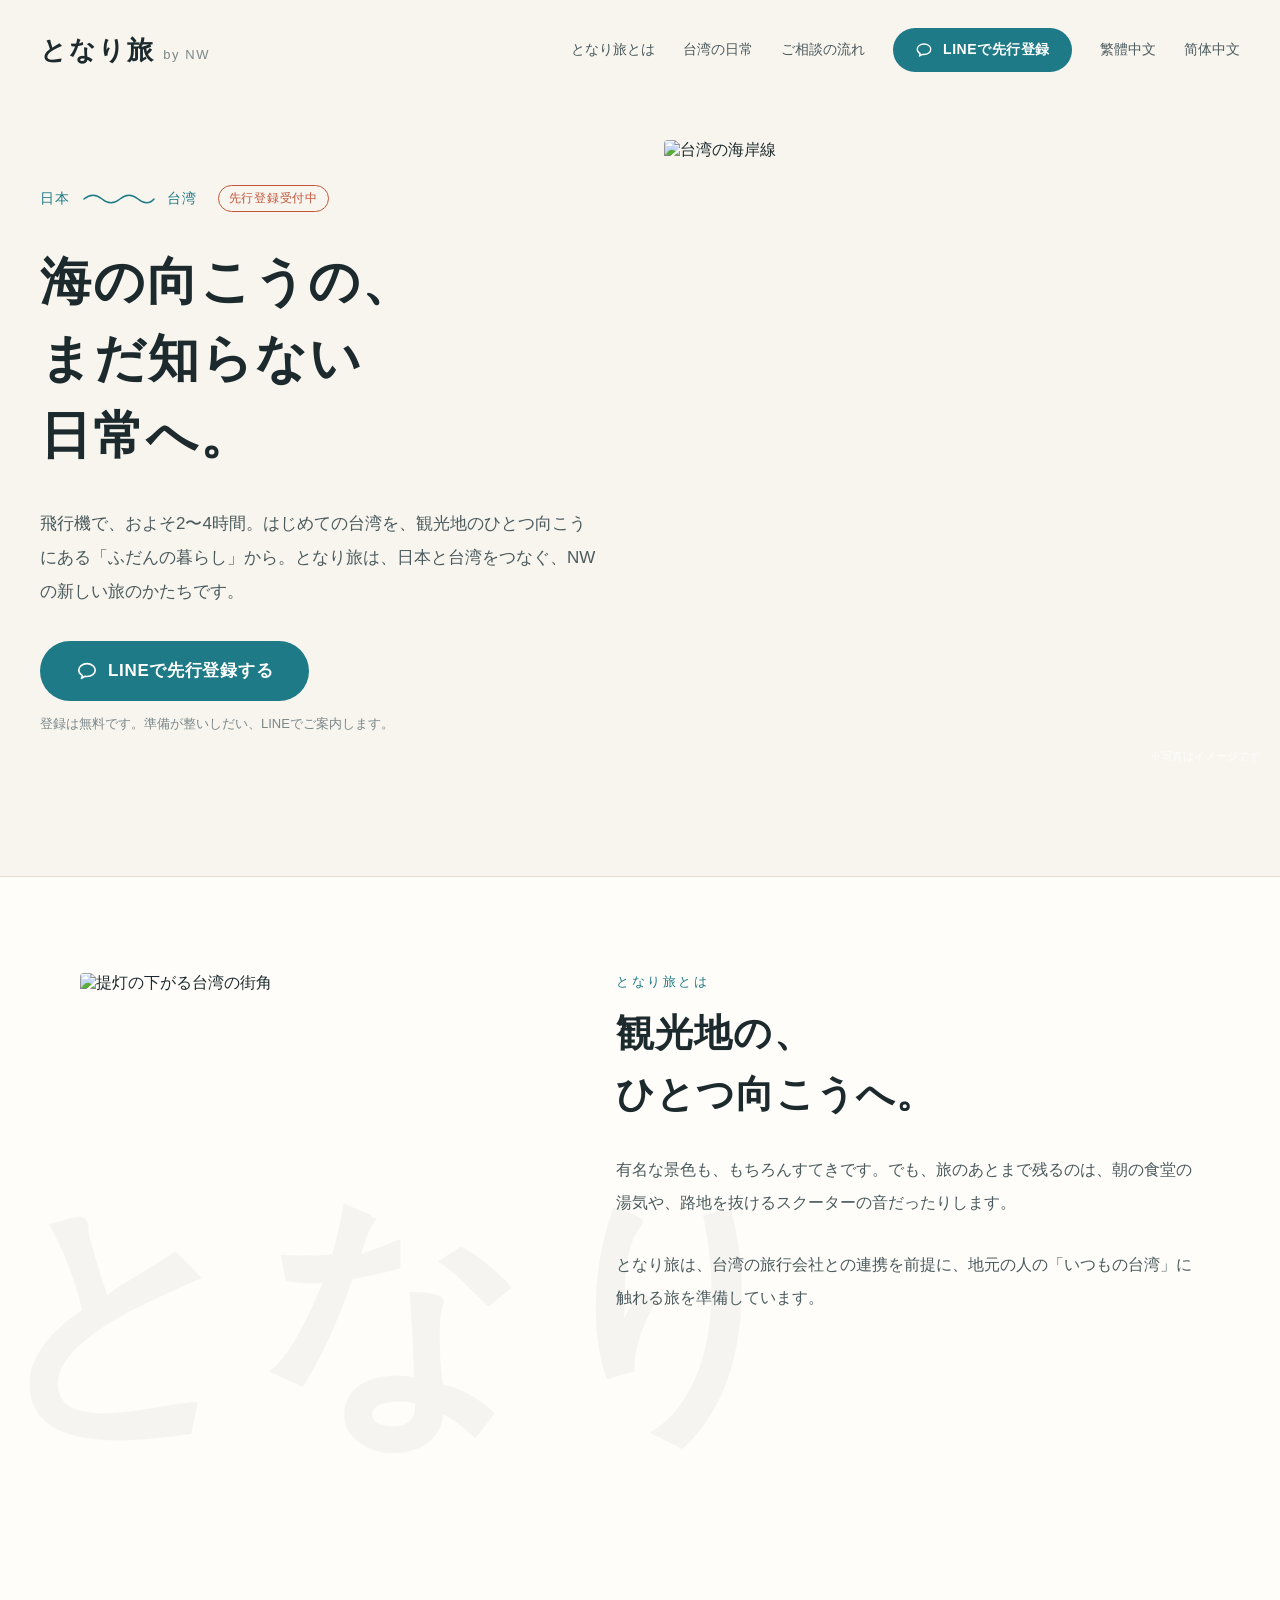
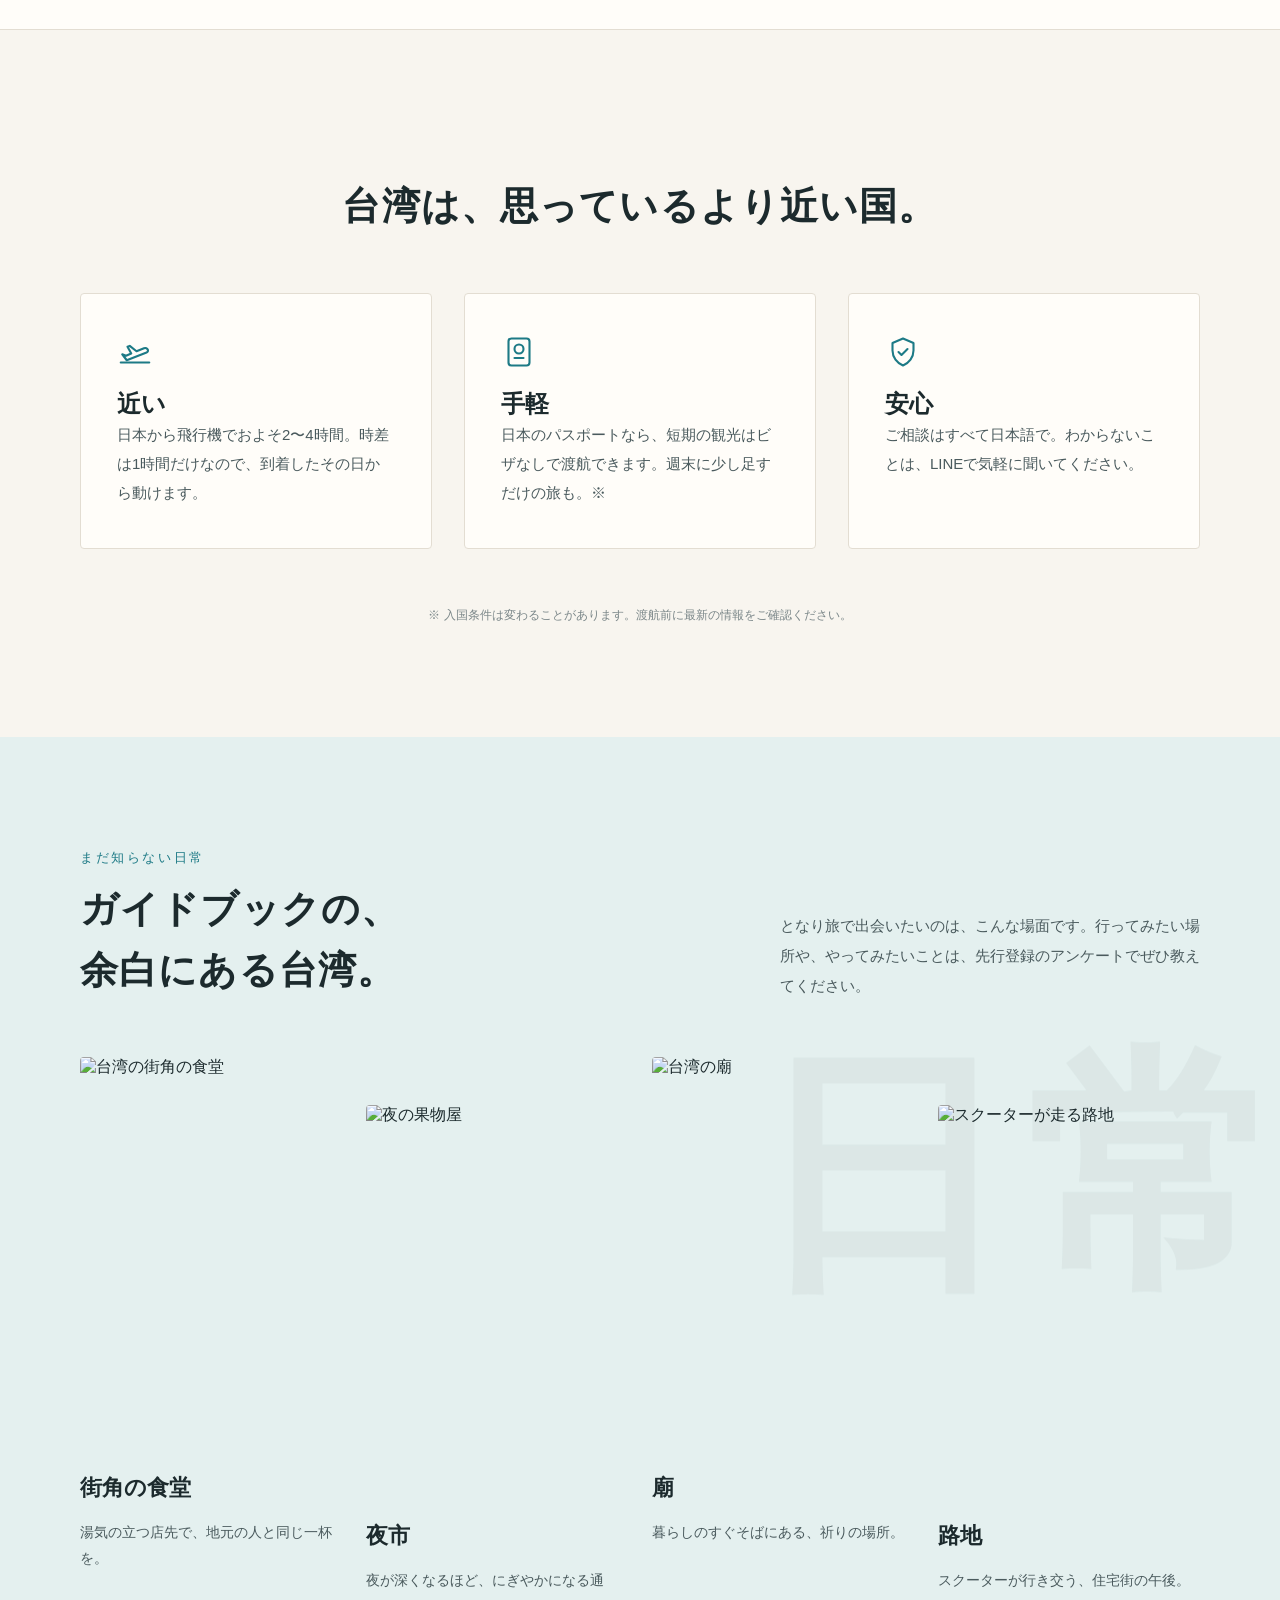
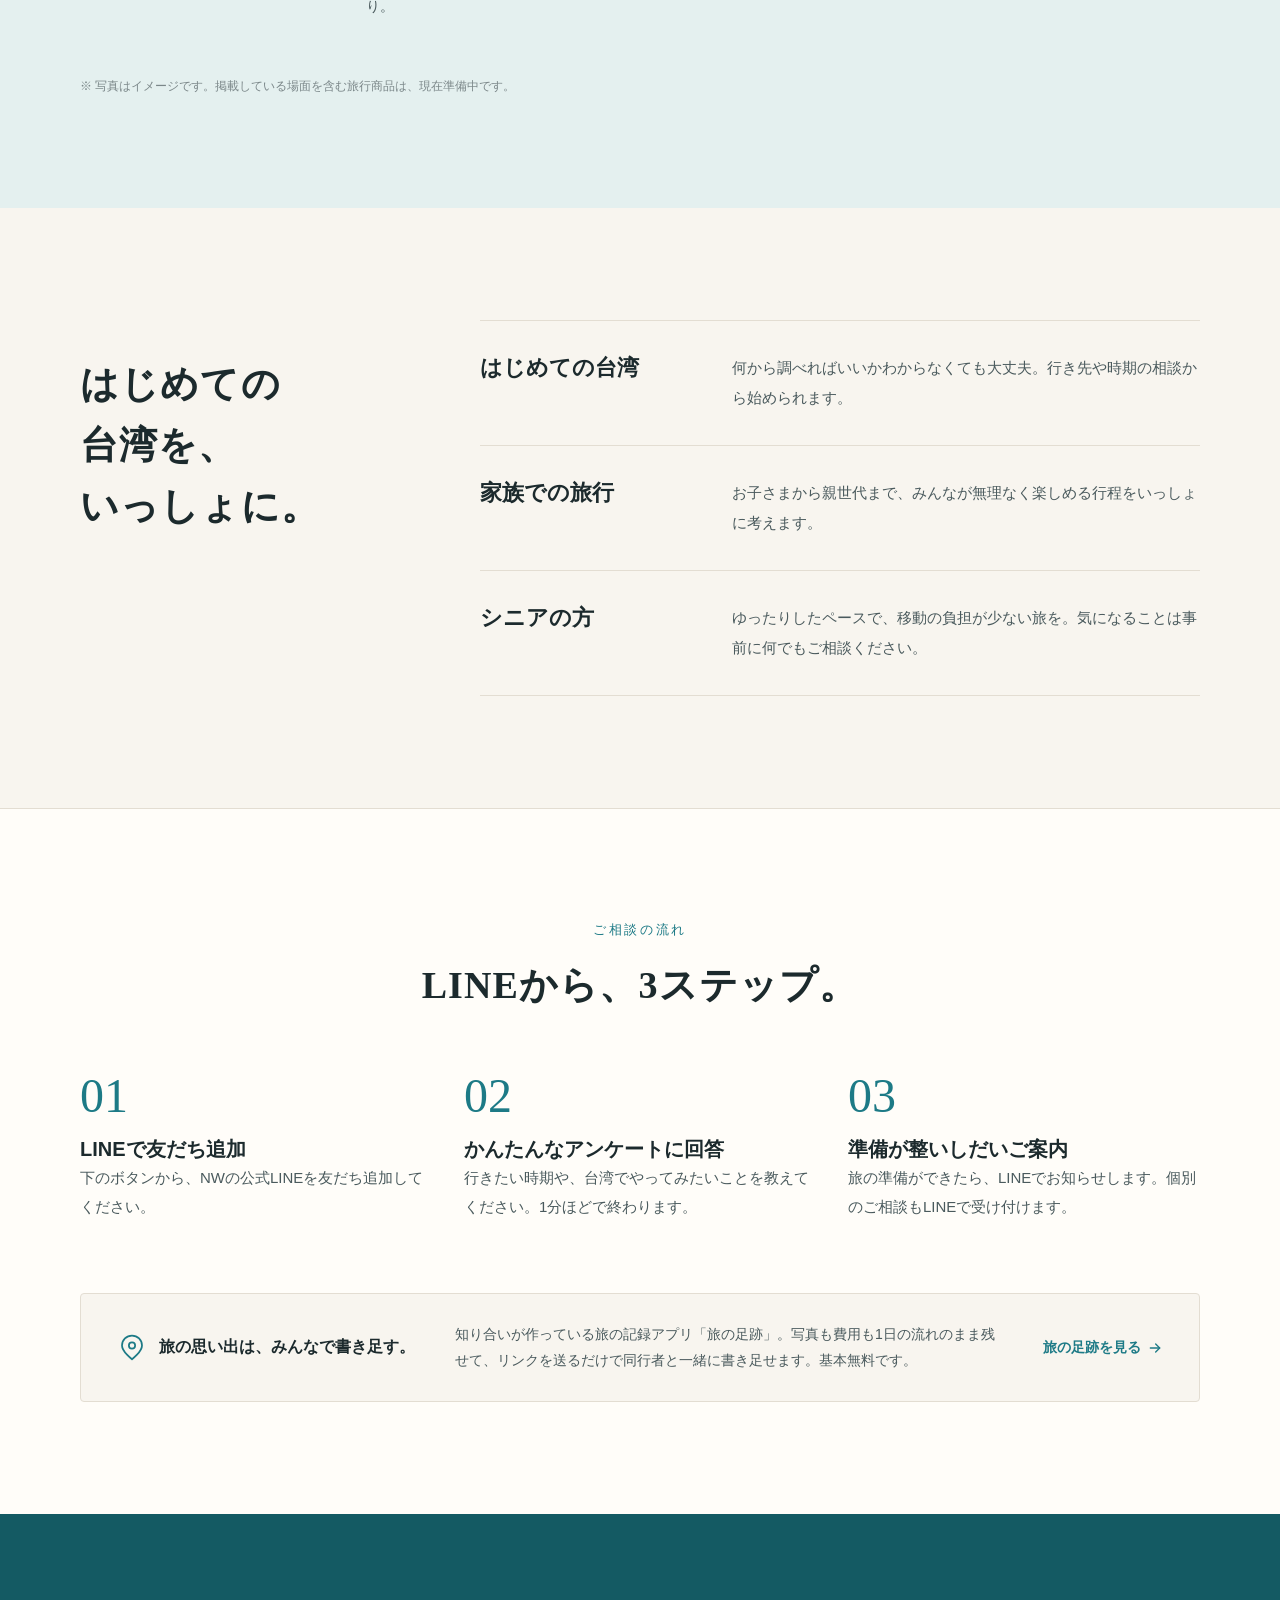
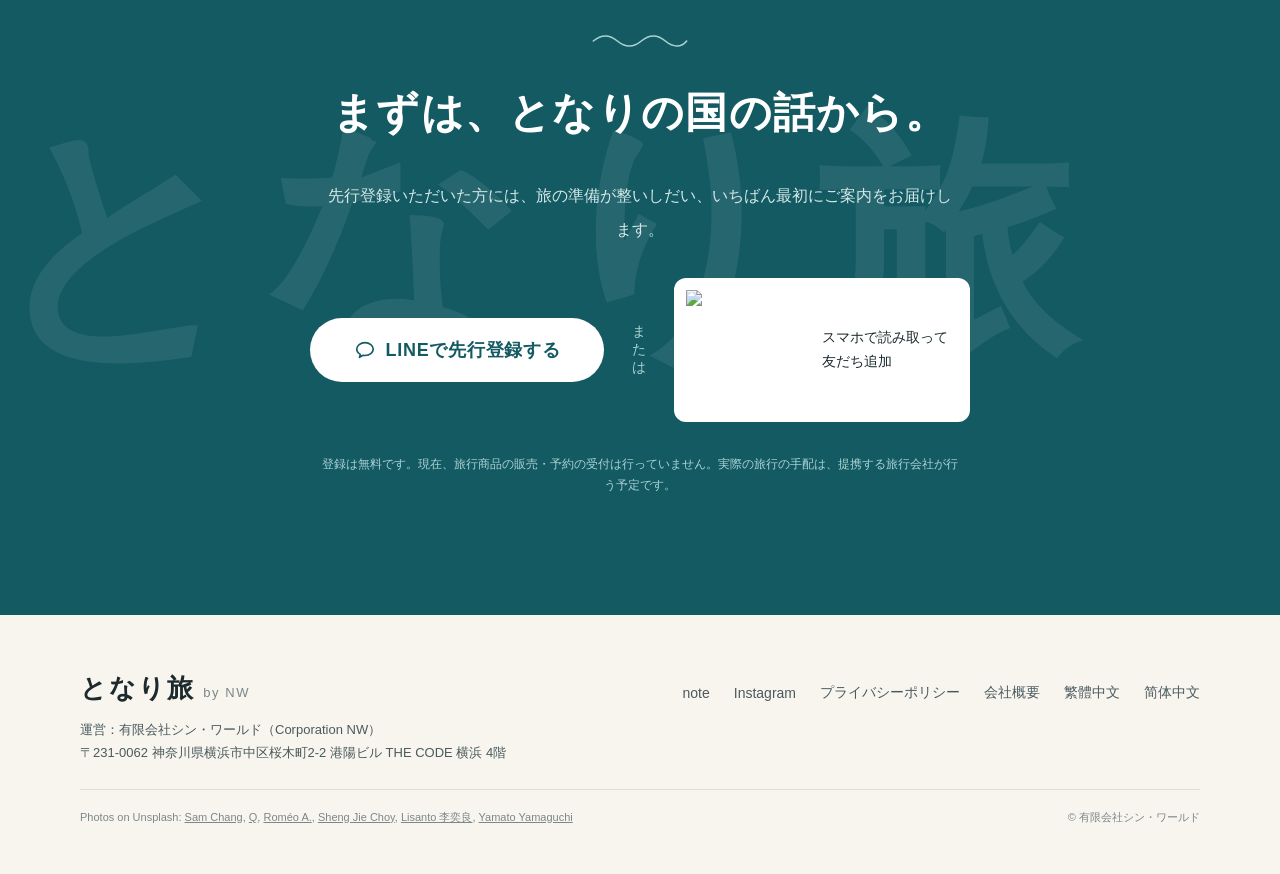
==== commit 44180b1a: "OGP（SNSやメールに貼ったときのカード）を入れる 日本語・繁體中文・簡体字の3言語に og:title / og:description / og:url / og:locale / og:ima" ====
--- a/index.html
+++ b/index.html
@@ -10,6 +10,16 @@
 <link rel="preconnect" href="https://fonts.gstatic.com" crossorigin>
 <link rel="stylesheet" href="https://fonts.googleapis.com/css2?family=Shippori+Mincho+B1:wght@500;700&family=Zen+Kaku+Gothic+New:wght@400;500;700&display=swap">
 <link rel="alternate" hreflang="ja" href="https://cnw2026.com/tonaritabi/">
+  <meta property="og:type" content="website">
+  <meta property="og:site_name" content="となり旅 by NW">
+  <meta property="og:locale" content="ja_JP">
+  <meta property="og:url" content="https://cnw2026.com/tonaritabi/">
+  <meta property="og:title" content="となり旅 by NW ｜ 海の向こうの、まだ知らない日常へ。">
+  <meta property="og:description" content="はじめての台湾を、観光地のひとつ向こうにある「ふだんの暮らし」から。日本と台湾をつなぐ、NWの新しい旅「となり旅」の先行登録を受け付けています。">
+  <meta property="og:image" content="https://cnw2026.com/tonaritabi/images/og-image.jpg">
+  <meta property="og:image:width" content="1200">
+  <meta property="og:image:height" content="630">
+  <meta name="twitter:card" content="summary_large_image">
 <link rel="alternate" hreflang="zh-Hant-TW" href="https://cnw2026.com/tonaritabi/zh-tw/">
 <link rel="alternate" hreflang="zh-Hans" href="https://cnw2026.com/tonaritabi/zh-cn/">
 <link rel="stylesheet" href="css/style.css">
